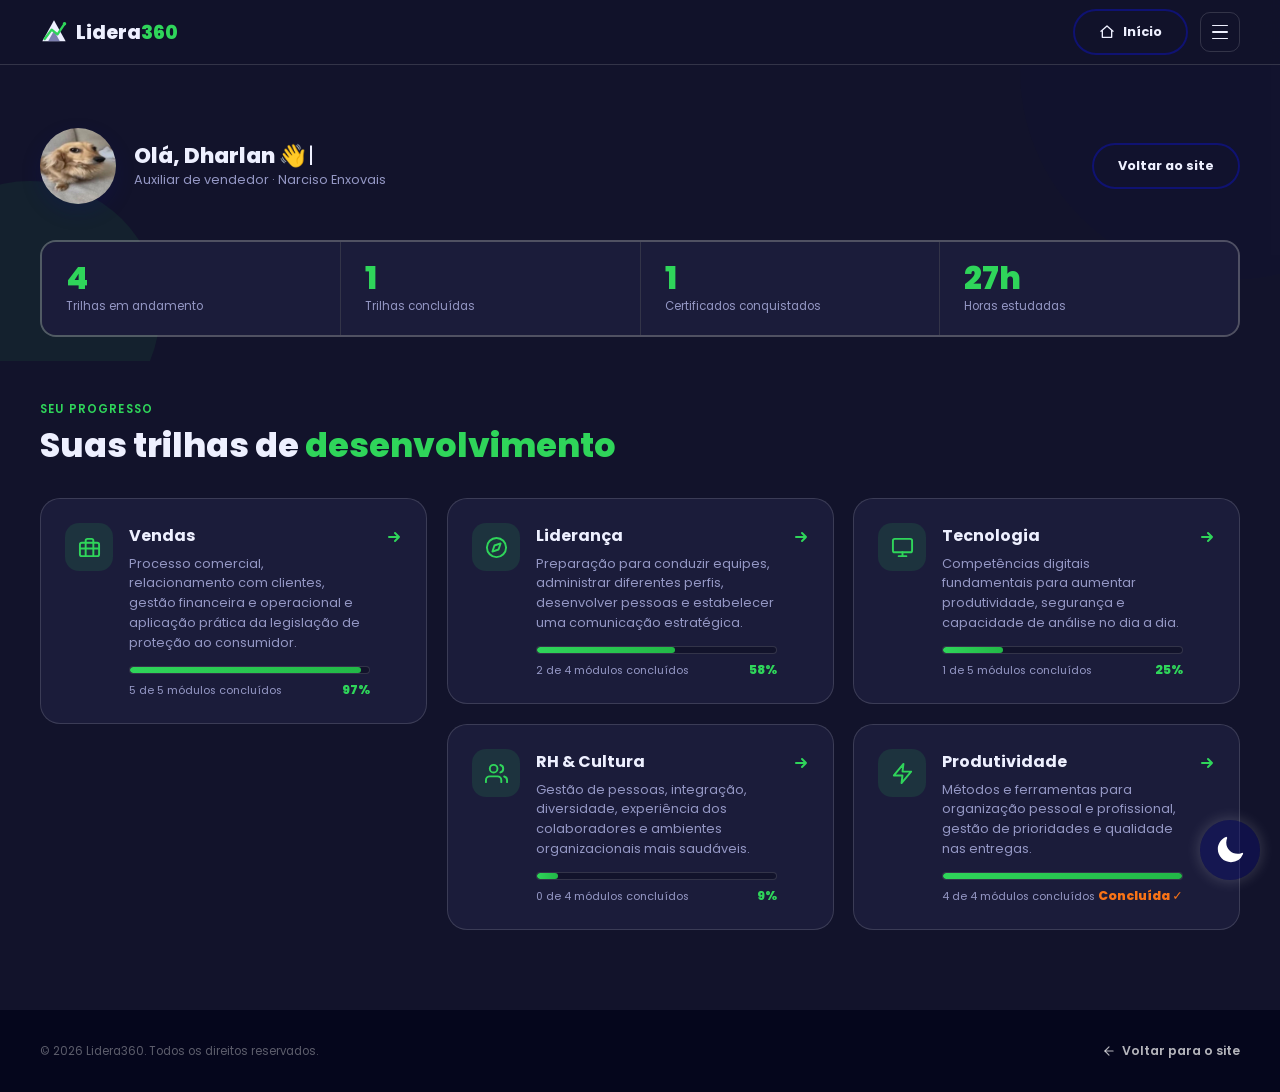
==== dash.html @ e51adb88 "Update dash.html" ====
<!DOCTYPE html>
<html lang="pt-BR" class="theme-dark">
<head>
  <meta charset="UTF-8" />
  <meta name="viewport" content="width=device-width, initial-scale=1.0" />
  <title>Meu Dashboard — Lidera360</title>
  <link rel="preconnect" href="https://fonts.googleapis.com" />
  <link rel="preconnect" href="https://fonts.gstatic.com" crossorigin />
  <link href="https://fonts.googleapis.com/css2?family=Poppins:wght@300;400;500;600;700;800&display=swap" rel="stylesheet" />
  <style>
    /* ── reset ─────────────────────────────────────── */
    *, *::before, *::after { box-sizing: border-box; margin: 0; padding: 0; }
    html { scroll-behavior: smooth; }
    body {
      font-family: 'Poppins', system-ui, sans-serif;
      background: var(--bg);
      color: var(--ink);
      -webkit-font-smoothing: antialiased;
      overflow-x: hidden;
      transition: background-color .35s ease, color .35s ease;
    }
    a { text-decoration: none; color: inherit; }
    button { font-family: 'Poppins', sans-serif; cursor: pointer; }
    img { display: block; }
    ul { list-style: none; }
    ::-webkit-scrollbar { width: 0; }
    ::selection { background: rgba(47,213,90,.3); color: var(--ink); }

    * { -webkit-tap-highlight-color: transparent; tap-highlight-color: transparent; }
    a, button, input, [tabindex] { outline: none; }
    a:focus-visible, button:focus-visible, input:focus-visible, [tabindex]:focus-visible {
      outline: 2px solid var(--green);
      outline-offset: 2px;
    }

    /* ── tokens ────────────────────────────────────── */
    :root {
      --navy:   #0f1272;
      --navyd:  #090b52;
      --green:  #2fd55a;
      --greend: #22b847;
      --orange: #f97316;
      --bg:     #f5f6ff;
      --white:  #ffffff;
      --muted:  #6b7280;
      --border: rgba(15,18,114,.14);
      --ink:    var(--navy);
    }
    html.theme-dark {
      --bg:     #12132b;
      --white:  #1b1c3a;
      --muted:  #9497c4;
      --border: rgba(255,255,255,.14);
      --navyd:  #05061c;
      --ink:    #eef0ff;
    }
    @media (prefers-color-scheme: dark) {
      html.theme-auto {
        --bg:     #12132b;
        --white:  #1b1c3a;
        --muted:  #9497c4;
        --border: rgba(255,255,255,.14);
        --navyd:  #05061c;
        --ink:    #eef0ff;
      }
    }

    /* ── keyframes ─────────────────────────────────── */
    @keyframes fade-in   { from{opacity:0} to{opacity:1} }
    @keyframes fade-out  { from{opacity:1} to{opacity:0} }
    @keyframes menuLinkIn {
      from { opacity:0; transform:translateX(18px); }
      to   { opacity:1; transform:translateX(0); }
    }
    @keyframes dashCardIn {
      from { opacity:0; transform:translateY(10px); }
      to   { opacity:1; transform:translateY(0); }
    }
    @keyframes moduleFadeIn {
      from { opacity:0; transform:translateY(6px); }
      to   { opacity:1; transform:translateY(0); }
    }

    /* ── layout helpers ────────────────────────────── */
    .wrap { max-width: 1280px; margin: 0 auto; padding: 0 2.5rem; }
    @media(max-width:768px){ .wrap{ padding:0 1.25rem; } }
    .hide-mobile { display:none; }
    @media(min-width:769px){ .hide-mobile{ display:flex; } }

    .circle { position:absolute; border-radius:50%; pointer-events:none; }

    /* ── buttons ────────────────────────────────────── */
    .btn-green {
      display:inline-flex; align-items:center; justify-content:center; gap:.5rem;
      padding:.875rem 2rem;
      background:var(--green); color:#fff;
      font-weight:700; font-size:.9rem;
      border:none; border-radius:50px;
      box-shadow:0 4px 20px rgba(47,213,90,.35);
      transition:background .2s;
      cursor:pointer;
    }
    .btn-green:hover { background:var(--greend); }
    .btn-green.full  { width:100%; }

    .btn-outline {
      display:inline-flex; align-items:center; justify-content:center; gap:.5rem;
      padding:.75rem 1.5rem;
      background:transparent; color:var(--ink);
      font-weight:700; font-size:.8rem;
      border:2px solid var(--navy); border-radius:50px;
      transition:background .2s, color .2s;
      cursor:pointer;
    }
    .btn-outline:hover { background:var(--navy); color:#fff; }
    .btn-outline.full { width:100%; }

    /* ── nav ─────────────────────────────────────────── */
    .nav {
      position:fixed; top:0; left:0; right:0; z-index:40;
      background:rgba(255,255,255,.95);
      border-bottom:1px solid var(--border);
      backdrop-filter:blur(12px);
      -webkit-backdrop-filter:blur(12px);
      transition: background-color .35s ease, color .35s ease, border-color .35s ease;
    }
    html.theme-dark .nav { background: rgba(18,19,43,.85); }
    @media (prefers-color-scheme: dark) { html.theme-auto .nav { background: rgba(18,19,43,.85); } }

    .nav-inner { height:4rem; display:flex; align-items:center; justify-content:space-between; }
    .logo { display:flex; align-items:center; gap:.5rem; }
    .logo-text { font-weight:800; font-size:1.2rem; color:var(--ink); }
    .logo-text span { color:var(--green); }
    .logo-mark { flex-shrink:0; }
    html.theme-dark svg [fill="#0f1272"] { fill: var(--ink); }
    html.theme-dark svg [fill="#090b52"] { fill: #4b4f8f; }
    @media (prefers-color-scheme: dark) {
      html.theme-auto svg [fill="#0f1272"] { fill: var(--ink); }
      html.theme-auto svg [fill="#090b52"] { fill: #4b4f8f; }
    }

    .nav-actions { display:flex; align-items:center; gap:.75rem; }

    .hamburger {
      display:flex; flex-direction:column; justify-content:center;
      align-items:center; gap:5px;
      width:40px; height:40px;
      border:1.5px solid var(--border); border-radius:10px;
      background:transparent;
      transition:background .2s, border-color .2s;
      flex-shrink:0;
    }
    .hamburger span {
      display:block; width:16px; height:1.5px;
      background:var(--navy); border-radius:2px;
      transition:transform .25s, opacity .2s, background .2s;
    }
    html.theme-dark .hamburger span { background: var(--ink); }
    html.theme-dark .hamburger { border-color: var(--border); }
    @media (prefers-color-scheme: dark) {
      html.theme-auto .hamburger span { background: var(--ink); }
      html.theme-auto .hamburger { border-color: var(--border); }
    }
    .hamburger.open { background:var(--bg); border-color:var(--green); }
    .hamburger.open span { background:var(--green); }
    .hamburger.open .bar1 { transform:rotate(45deg) translate(4.5px,4.5px); }
    .hamburger.open .bar2 { opacity:0; }
    .hamburger.open .bar3 { transform:rotate(-45deg) translate(4.5px,-4.5px); }

    @media (max-width: 700px) {
      .nav-actions .hide-mobile { display: none !important; }
      .hamburger { display: flex !important; }
    }

    /* ── slide menu ──────────────────────────────────── */
    .menu-backdrop {
      position:fixed; inset:0; z-index:45;
      background:rgba(15, 18, 114, 0.192);
      opacity:0; pointer-events:none;
      transition:opacity .4s ease, backdrop-filter .4s ease, -webkit-backdrop-filter .4s ease;
    }
    .menu-backdrop.open {
      opacity:1; pointer-events:auto;
      backdrop-filter:blur(4px);
      -webkit-backdrop-filter:blur(4px);
    }

    .menu-panel {
      position:fixed; top:0; right:0; bottom:0; z-index:46;
      width:min(360px,88vw);
      background:var(--white);
      border-left:2px solid var(--green);
      transform:translateX(100%);
      opacity:.6;
      transition:transform .45s cubic-bezier(.16,1,.3,1), opacity .35s ease, box-shadow .4s ease,
                 background-color .35s ease, color .35s ease, border-color .35s ease;
      display:flex; flex-direction:column;
      box-shadow:-8px 0 48px rgba(15,18,114,0);
      overflow:hidden;
      will-change:transform;
    }
    .menu-panel.open {
      transform:translateX(0);
      opacity:1;
      box-shadow:-8px 0 48px rgba(15,18,114,.12);
    }
    .menu-panel.closing {
      transition:transform .3s cubic-bezier(.7,0,.84,0), opacity .3s ease, box-shadow .3s ease;
    }

    .menu-header {
      display:flex; align-items:center; justify-content:space-between;
      padding:1.25rem 1.5rem;
      border-bottom:1px solid var(--border);
      position:relative; z-index:1;
    }
    .menu-close {
      width:36px; height:36px; border-radius:50%;
      border:1.5px solid var(--border); background:transparent;
      display:flex; align-items:center; justify-content:center;
      color:var(--ink); transition:border-color .2s;
    }
    .menu-close:hover { border-color:var(--ink); }

    .menu-nav { flex:1; display:flex; flex-direction:column; padding:1.5rem; gap:.25rem; position:relative; z-index:1; }
    .menu-nav a {
      display:flex; align-items:center; justify-content:space-between;
      padding:.875rem 1rem; border-radius:12px;
      transition:background .15s;
      opacity:0;
      animation:menuLinkIn .5s cubic-bezier(.16,1,.3,1) both;
      animation-delay:.1s;
    }
    .menu-panel:not(.open) .menu-nav a { animation:none; opacity:0; }
    .menu-nav a:hover { background:var(--bg); }
    .menu-nav .link-title { font-weight:700; font-size:1rem; color:var(--ink); }
    .menu-nav .link-sub   { font-size:.72rem; color:var(--muted); margin-top:2px; }
    .menu-nav .arrow      { color:var(--green); flex-shrink:0; transition:transform .2s; }
    .menu-nav a:hover .arrow { transform:translateX(4px); }

    .menu-footer {
      padding:1.5rem;
      border-top:1px solid var(--border);
      display:flex; flex-direction:column; gap:.75rem;
      position:relative; z-index:1;
    }
    .menu-note { font-size:.7rem; text-align:center; color:var(--muted); }

    /* ── seções gerais / títulos ──────────────────────── */
    .section-eyebrow { font-size:.72rem; font-weight:600; letter-spacing:.1em; text-transform:uppercase; color:var(--green); margin-bottom:.5rem; }
    .section-title {
      font-size:clamp(1.5rem,3vw,2.1rem);
      font-weight:800; line-height:1.2;
    }
    .section-title .accent { color:var(--green); }
    .section-head { display:flex; flex-wrap:wrap; justify-content:space-between; align-items:flex-end; gap:1rem; margin-bottom:2rem; }

    /* ── dashboard: cabeçalho com perfil ──────────────── */
    .dash-hero { position:relative; overflow:hidden; padding:6.5rem 0 1.5rem; }
    @media(min-width:769px){ .dash-hero{ padding:8rem 0 1.5rem; } }

    .dash-profile { display:flex; align-items:center; gap:1.1rem; flex-wrap:wrap; }
    .dash-avatar {
      width:76px; height:76px; border-radius:50%; flex-shrink:0;
      background:linear-gradient(135deg, var(--green), var(--navy));
      background-size:cover; background-position:center;
      color:#fff; font-weight:800; font-size:1.05rem;
      display:flex; align-items:center; justify-content:center;
      box-shadow:0 8px 20px rgba(15,18,114,.2);
      position:relative; overflow:hidden; cursor:pointer;
    }
    .dash-avatar-overlay {
      position:absolute; inset:0; border-radius:50%;
      display:flex; align-items:center; justify-content:center;
      background:rgba(9,11,82,0); opacity:0;
      transition:opacity .25s ease, background-color .25s ease;
    }
    .dash-avatar:hover .dash-avatar-overlay {
      opacity:1; background:rgba(51, 51, 51, 0.315);
    }
    .dash-avatar-overlay svg { width:22px; height:22px; }
    .dash-greeting { font-size:1.35rem; font-weight:800; line-height:1.2; }
    /* cursor de "digitando" do efeito typing.js na saudação */
    .typing-cursor {
      display:inline-block;
      margin-left:2px;
      color:var(--rgb);
      font-weight:400;
      animation:cursorBlink 1s step-end infinite;
    }
    @keyframes cursorBlink { 0%, 100% { opacity:1; } 50% { opacity:0; } }
    .dash-sub { font-size:.8rem; color:var(--muted); margin-top:2px; }
    .dash-back { margin-left:auto; }

    /* ── faixa de estatísticas (horizontal) ───────────── */
    .stats-bar {
      display:grid; grid-template-columns:1fr 1fr;
      border:2px solid var(--border);
      border-radius:16px; overflow:hidden;
      margin-top:2.25rem;
      gap:1px; background:var(--border);
    }
    @media(min-width:769px){ .stats-bar{ grid-template-columns:repeat(4,1fr); } }
    .stat-cell { background:var(--white); padding:1.25rem 1.5rem; transition:background-color .35s ease; }
    .stat-val  { font-size:clamp(1.4rem,3vw,2rem); font-weight:800; color:var(--green); line-height:1; }
    .stat-lbl  { font-size:.72rem; color:var(--muted); margin-top:4px; }

    /* ── trilhas (cards com abertura via hover no desktop /
       via tap no touch) ──────────────────────────────── */
    .dash-trilhas { position:relative; padding:2.5rem 0 5rem; }

    /* o layout deixou de ser CSS Grid puro: com grid normal, quando um
       card cresce (abre os módulos) ele estica a ALTURA DA LINHA
       inteira, e o card vizinho (mesmo com align-items:start) fica
       parado no topo daquela linha alta, sobrando espaço vazio do
       lado. Isso é a limitação do grid — ele não tem masonry nativo
       com suporte amplo ainda. Por isso o .trilha-grid vira apenas um
       container relative, e os .trilha-card são posicionados via JS
       (função layoutMasonry, no JS abaixo) com position:absolute
       + top/left calculados pra "coluna mais curta" — assim só a
       coluna do card que abriu se reorganiza, as outras ficam paradas. */
    .trilha-grid {
      position:relative;
      width:100%;
    }

    /* overlay de blur de fundo: acende atrás do card em destaque
       (hover no desktop / tap no touch) e borra o restante da tela */
    .trilha-blur-overlay {
      position:fixed; inset:0; z-index:15;
      pointer-events:none;
      opacity:0;
      background:rgba(15,18,114,0);
      backdrop-filter:blur(0px);
      -webkit-backdrop-filter:blur(0px);
      transition:opacity .4s ease, backdrop-filter .4s ease,
                 -webkit-backdrop-filter .4s ease, background-color .4s ease;
    }
    .trilha-blur-overlay.active {
      opacity:1;
      background:rgba(15,18,114,.1);
      backdrop-filter:blur(6px);
      -webkit-backdrop-filter:blur(6px);
    }
    html.theme-dark .trilha-blur-overlay.active { background:rgba(2,3,15,.4); }
    @media (prefers-color-scheme: dark) {
      html.theme-auto .trilha-blur-overlay.active { background:rgba(2,3,15,.4); }
    }

    .trilha-card {
      background:var(--white); border:1.5px solid var(--border);
      border-radius:20px; overflow:hidden;
      /* position:absolute + top/left calculados pelo layoutMasonry() —
         isso é o que permite que só a coluna do card aberto se mova */
      position:absolute;
      top:0; left:0;
      transform-style: preserve-3d;
      will-change: transform, top, left;
      /* o transform do hover é escrito diretamente pelo JS a cada
         evento de mouse — aqui só definimos a transição pra quando o
         JS NÃO estiver mexendo (ex: estado :focus-within pelo teclado)
         e pra suavizar o reflow do masonry (top/left) quando um card
         abre/fecha ou a janela é redimensionada */
      transition:box-shadow .3s ease, border-color .3s ease,
                 background-color .35s ease, transform .5s cubic-bezier(.16,1,.3,1),
                 top .45s cubic-bezier(.16,1,.3,1), left .45s cubic-bezier(.16,1,.3,1);
      opacity:0;
      animation:dashCardIn .5s ease both;
    }

    /* enquanto o JS está animando o tilt via rAF (mousemove ativo),
       tiramos a transição do transform: o próprio loop (lerp) já
       suaviza o movimento, então a "transition" do CSS só ia
       introduzir atraso por cima do que o JS já está calculando */
    .trilha-card.is-tilting {
      transition:box-shadow .3s ease, border-color .3s ease, background-color .35s ease;
    }

    /* estado "aberto": compartilhado por foco de teclado (todos os
       dispositivos), pela classe .is-open (tap em touch) e por
       .is-active (aplicada pelo JS no mouseenter, no desktop) */
    .trilha-card:focus-within,
    .trilha-card.is-open,
    .trilha-card.is-active {
      box-shadow:0 8px 32px rgba(15,18,114,.1);
      border-color:var(--green);
      z-index:20;
    }
    /* fallback só de teclado: sem JS de mousemove rolando, ainda
       precisa "vir pra frente" com transform simples via CSS */
    .trilha-card:focus-within:not(.is-tilting) {
      transform: perspective(900px) translateY(-4px) translateZ(24px) scale(1.015);
    }
    .trilha-card:focus-within .trilha-toggle-arrow,
    .trilha-card.is-open .trilha-toggle-arrow,
    .trilha-card.is-active .trilha-toggle-arrow { transform:rotate(90deg); }
    .trilha-card:focus-within .trilha-modules-wrap,
    .trilha-card.is-open .trilha-modules-wrap,
    .trilha-card.is-active .trilha-modules-wrap { grid-template-rows: 1fr; }
    .trilha-card:focus-within .trilha-module,
    .trilha-card.is-open .trilha-module,
    .trilha-card.is-active .trilha-module {
      animation:moduleFadeIn .28s ease forwards;
      animation-delay:calc(var(--i, 0) * 45ms);
    }

    .trilha-summary {
      cursor:pointer;
      padding:1.5rem;
      display:flex; align-items:flex-start; gap:1rem;
    }

    .trilha-icon {
      width:48px; height:48px; border-radius:14px;
      background:rgba(47,213,90,.12);
      color:var(--green);
      display:flex; align-items:center; justify-content:center;
      flex-shrink:0;
    }
    .trilha-icon svg { width:23px; height:23px; }

    .trilha-info { flex:1; min-width:0; }
    .trilha-name { font-weight:700; font-size:1rem; margin-bottom:.35rem; }
    .trilha-desc { font-size:.8rem; line-height:1.55; color:var(--muted); margin-bottom:.8rem; }

    .trilha-progress-bar {
      width:100%; height:8px; border-radius:50px;
      background:var(--bg); border:1px solid var(--border);
      overflow:hidden;
    }
    .trilha-progress-fill {
      height:100%; border-radius:50px;
      background:linear-gradient(90deg, var(--green), var(--greend));
      transition:width 1s cubic-bezier(.22,.9,.32,1);
      width:0%;
    }
    .trilha-progress-label {
      display:flex; justify-content:space-between; align-items:baseline;
      font-size:.68rem; color:var(--muted); margin-top:.45rem;
    }
    .trilha-progress-pct { font-weight:800; color:var(--green); font-size:.78rem; }
    .trilha-progress-pct.is-complete { color:var(--orange); }

    .trilha-toggle-arrow {
      flex-shrink:0; color:var(--green); margin-top:.35rem;
      transition:transform .35s cubic-bezier(.16,1,.3,1);
    }

    /* truque do grid-template-rows 0fr -> 1fr: anima a altura sem
       precisar calcular o valor exato em JS, e o resultado fica
       bem mais suave que um max-height "chutado" */
    .trilha-modules-wrap {
      display:grid;
      grid-template-rows: 0fr;
      transition: grid-template-rows .45s cubic-bezier(.16,1,.3,1);
    }
    .trilha-modules-inner { overflow:hidden; }

    .trilha-modules {
      padding:0 1.5rem 1.5rem 1.5rem;
      display:flex; flex-direction:column; gap:.5rem;
    }
    .trilha-module {
      display:flex; align-items:center; gap:.65rem;
      padding:.65rem .75rem;
      background:var(--bg); border-radius:10px;
      font-size:.8rem; color:var(--ink);
      transition:background-color .2s;
      opacity:0;
    }
    .trilha-module .module-num {
      width:20px; height:20px; border-radius:50%;
      background:var(--white); border:1.5px solid var(--border);
      display:flex; align-items:center; justify-content:center;
      font-size:.65rem; font-weight:700; color:var(--muted);
      flex-shrink:0;
    }
    .trilha-module.done { background:rgba(47,213,90,.1); }
    .trilha-module.done .module-num {
      background:var(--green); border-color:var(--green); color:#fff;
    }
    .trilha-module.done span:last-child { color:var(--ink); }
    .trilha-module:not(.done) span:last-child { color:var(--muted); }

    /* ── rodapé simples ────────────────────────────────── */
    footer { background:var(--navyd); color:rgba(255,255,255,.55); padding:2rem 0; transition:background-color .35s ease; }
    .footer-inner { display:flex; flex-wrap:wrap; justify-content:space-between; align-items:center; gap:1rem; }
    .footer-copy { font-size:.72rem; color:rgba(255,255,255,.35); }
    .footer-back { font-size:.78rem; font-weight:600; color:rgba(255,255,255,.7); display:inline-flex; align-items:center; gap:.4rem; transition:color .2s; }
    .footer-back:hover { color:#fff; }

    /* ── floating theme-toggle button (injetado por themeSwitch.js) ── */
    .theme-toggle {
      top: auto !important;
      bottom: 20px !important;
      right: 20px !important;
      z-index: 41 !important;
    }
    @media (max-width: 480px) {
      .theme-toggle { width: 48px !important; height: 48px !important; bottom: 16px !important; right: 16px !important; }
      .theme-toggle .sun-icon, .theme-toggle .moon-icon { width: 24px !important; height: 24px !important; }
    }
  </style>
</head>
<body>

<!-- ── Slide menu backdrop ────────────────────────── -->
<div class="menu-backdrop" id="menuBackdrop"></div>

<!-- ── Slide menu panel (igual ao do index, só que com um único
     atalho: voltar para a página inicial) ────────────────────── -->
<div class="menu-panel" id="menuPanel">
  <div class="circle" style="width:200px;height:200px;background:rgba(47,213,90,.07);top:-60px;right:-60px;"></div>
  <div class="circle" style="width:120px;height:120px;background:rgba(249,115,22,.07);bottom:40px;left:-40px;"></div>

  <div class="menu-header">
    <div class="logo">
      <svg class="logo-mark" width="28" height="28" viewBox="0 0 48 48" fill="none">
        <polygon points="24,4 44,40 4,40" fill="#0f1272"/>
        <polygon points="14,40 24,22 34,40" fill="#090b52" opacity=".7"/>
        <polyline points="8,36 20,20 30,28 42,10" stroke="#2fd55a" stroke-width="4" stroke-linecap="round" stroke-linejoin="round" fill="none"/>
        <circle cx="42" cy="10" r="3" fill="#2fd55a"/>
      </svg>
      <span class="logo-text">Lidera<span>360</span></span>
    </div>
    <button class="menu-close" id="menuClose" aria-label="Fechar">
      <svg width="14" height="14" viewBox="0 0 14 14" fill="none">
        <path d="M1 1l12 12M13 1L1 13" stroke="currentColor" stroke-width="1.5" stroke-linecap="round"/>
      </svg>
    </button>
  </div>

  <nav class="menu-nav">
    <a href="index.html">
      <div>
        <p class="link-title">Início</p>
        <p class="link-sub">Voltar para a página inicial</p>
      </div>
      <svg class="arrow" width="16" height="16" viewBox="0 0 16 16" fill="none"><path d="M3 8h10M9 4l4 4-4 4" stroke="currentColor" stroke-width="2" stroke-linecap="round" stroke-linejoin="round"/></svg>
    </a>
  </nav>

  <div class="menu-footer">
    <button class="btn-green full" onclick="window.location='index.html'">
      <svg width="16" height="16" viewBox="0 0 24 24" fill="none" stroke="currentColor" stroke-width="2" stroke-linecap="round" stroke-linejoin="round"><path d="M3 11l9-8 9 8"/><path d="M5 10v10h14V10"/></svg>
      Voltar ao site
    </button>
    <p class="menu-note">Você está no seu Dashboard pessoal</p>
  </div>
</div>

<!-- ── Nav ────────────────────────────────────────── -->
<header class="nav">
  <div class="wrap nav-inner">
    <a href="index.html" class="logo">
      <svg class="logo-mark" width="28" height="28" viewBox="0 0 48 48" fill="none">
        <polygon points="24,4 44,40 4,40" fill="#0f1272"/>
        <polygon points="14,40 24,22 34,40" fill="#090b52" opacity=".7"/>
        <polyline points="8,36 20,20 30,28 42,10" stroke="#2fd55a" stroke-width="4" stroke-linecap="round" stroke-linejoin="round" fill="none"/>
        <circle cx="42" cy="10" r="3" fill="#2fd55a"/>
      </svg>
      <span class="logo-text">Lidera<span>360</span></span>
    </a>

    <div class="nav-actions">
      <a href="index.html" class="btn-outline hide-mobile">
        <svg width="16" height="16" viewBox="0 0 24 24" fill="none" stroke="currentColor" stroke-width="2" stroke-linecap="round" stroke-linejoin="round"><path d="M3 11l9-8 9 8"/><path d="M5 10v10h14V10"/></svg>
        Início
      </a>
      <button class="hamburger" id="hamburger" aria-label="Menu">
        <span class="bar1"></span>
        <span class="bar2"></span>
        <span class="bar3"></span>
      </button>
    </div>
  </div>
</header>

<!-- ── Cabeçalho do dashboard: perfil "logado" ─────── -->
<section class="dash-hero">
  <div class="circle" style="width:420px;height:420px;background:rgba(15,18,114,.04);top:-140px;right:-160px;"></div>
  <div class="circle" style="width:260px;height:260px;background:rgba(47,213,90,.07);bottom:-80px;left:-100px;"></div>

  <div class="wrap" style="position:relative;z-index:1;">
    <div class="dash-profile">
      <div class="dash-avatar" id="dashAvatar" style="background-image:url('/src/img/chorro_avatar.jpg');">
        <span class="dash-avatar-overlay">
          <svg viewBox="0 0 24 24" fill="none" stroke="#fff" stroke-width="2" stroke-linecap="round" stroke-linejoin="round">
            <path d="M20 21v-2a4 4 0 0 0-4-4H8a4 4 0 0 0-4 4v2"/>
            <circle cx="12" cy="7" r="4"/>
          </svg>
        </span>
      </div>
      <div>
        <p class="dash-greeting" id="dashGreeting"><span id="dashGreetingText"></span><span class="typing-cursor" id="dashCursor">|</span></p>
        <p class="dash-sub" id="dashSub">Auxiliar de vendedor · Narciso Enxovais</p>
      </div>
      <a href="index.html" class="btn-outline dash-back hide-mobile">Voltar ao site</a>
    </div>

    <!-- resumo rápido, horizontal -->
    <div class="stats-bar">
      <div class="stat-cell"><p class="stat-val" id="statEmAndamento">0</p><p class="stat-lbl">Trilhas em andamento</p></div>
      <div class="stat-cell"><p class="stat-val" id="statConcluidas">0</p><p class="stat-lbl">Trilhas concluídas</p></div>
      <div class="stat-cell"><p class="stat-val" id="statCertificados">0</p><p class="stat-lbl">Certificados conquistados</p></div>
      <div class="stat-cell"><p class="stat-val" id="statHoras">0h</p><p class="stat-lbl">Horas estudadas</p></div>
    </div>
  </div>
</section>

<!-- overlay de blur de fundo, acende atrás do trilha-card em destaque -->
<div class="trilha-blur-overlay" id="trilhaBlurOverlay"></div>

<!-- ── Trilhas com progresso individual (abre no hover / tap) ── -->
<section class="dash-trilhas">
  <div class="wrap">
    <div class="section-head">
      <div>
        <p class="section-eyebrow">Seu progresso</p>
        <h2 class="section-title">Suas trilhas de <span class="accent">desenvolvimento</span></h2>
      </div>
    </div>

    <div class="trilha-grid" id="trilhaGrid"></div>
  </div>
</section>

<!-- ── Footer simples ────────────────────────────────── -->
<footer>
  <div class="wrap footer-inner">
    <p class="footer-copy">© 2026 Lidera360. Todos os direitos reservados.</p>
    <a href="index.html" class="footer-back">
      <svg width="14" height="14" viewBox="0 0 24 24" fill="none" stroke="currentColor" stroke-width="2" stroke-linecap="round" stroke-linejoin="round"><path d="M19 12H5"/><path d="M12 19l-7-7 7-7"/></svg>
      Voltar para o site
    </a>
  </div>
</footer>

<script>
  /* ── typing effect: escreve só a saudação, cursor fica piscando no
     final (adaptado do typing.js — aqui sem o loop de apagar/trocar
     textos, já que é uma frase fixa só) ─────────────────────────── */
  (function () {
    const GREETING_TEXT = "Olá, Dharlan 👋"
    const el = document.getElementById('dashGreetingText')
    if (!el) return
    let i = 0
    function typeWriter() {
      if (i < GREETING_TEXT.length) {
        el.textContent = GREETING_TEXT.substring(0, i + 1)
        i++
        setTimeout(typeWriter, 90)
      }
      // ao terminar, não faz nada: o cursor (elemento separado, ao lado)
      // continua piscando via CSS pra sempre, como pedido
    }
    typeWriter()
  })()

  /* ── dados: mesmas trilhas/módulos do catálogo no index ─────────── */
  const TRILHAS = [
    {
      id: 'vendas',
      nome: 'Vendas',
      icon: '<svg viewBox="0 0 24 24" fill="none" stroke="currentColor" stroke-width="2" stroke-linecap="round" stroke-linejoin="round"><rect x="2" y="7" width="20" height="14" rx="2"/><path d="M16 21V5a2 2 0 0 0-2-2h-4a2 2 0 0 0-2 2v16"/><path d="M2 13h20"/></svg>',
      desc: 'Processo comercial, relacionamento com clientes, gestão financeira e operacional e aplicação prática da legislação de proteção ao consumidor.',
      modulos: [
        'Técnicas de Negociação',
        'CRM e Funil de Vendas',
        'Controle e Gestão de Estoque',
        'Fluxo de Caixa',
        'CDC: Código de Defesa do Consumidor na Prática',
      ],
    },
    {
      id: 'lideranca',
      nome: 'Liderança',
      icon: '<svg viewBox="0 0 24 24" fill="none" stroke="currentColor" stroke-width="2" stroke-linecap="round" stroke-linejoin="round"><circle cx="12" cy="12" r="10"/><polygon points="16.24 7.76 14.12 14.12 7.76 16.24 9.88 9.88 16.24 7.76"/></svg>',
      desc: 'Preparação para conduzir equipes, administrar diferentes perfis, desenvolver pessoas e estabelecer uma comunicação estratégica.',
      modulos: [
        'Liderança Situacional',
        'Gestão de Equipes Remotas',
        'Feedback e Desenvolvimento',
        'Comunicação Executiva',
      ],
    },
    {
      id: 'tecnologia',
      nome: 'Tecnologia',
      icon: '<svg viewBox="0 0 24 24" fill="none" stroke="currentColor" stroke-width="2" stroke-linecap="round" stroke-linejoin="round"><rect x="2" y="3" width="20" height="14" rx="2"/><line x1="8" y1="21" x2="16" y2="21"/><line x1="12" y1="17" x2="12" y2="21"/></svg>',
      desc: 'Competências digitais fundamentais para aumentar produtividade, segurança e capacidade de análise no dia a dia.',
      modulos: [
        'Excel',
        'Inteligência Artificial no Trabalho',
        'Power BI Essencial',
        'Segurança Digital para Equipes',
        'T.I. Básico',
      ],
    },
    {
      id: 'rh',
      nome: 'RH & Cultura',
      icon: '<svg viewBox="0 0 24 24" fill="none" stroke="currentColor" stroke-width="2" stroke-linecap="round" stroke-linejoin="round"><path d="M17 21v-2a4 4 0 0 0-4-4H5a4 4 0 0 0-4 4v2"/><circle cx="9" cy="7" r="4"/><path d="M23 21v-2a4 4 0 0 0-3-3.87"/><path d="M16 3.13a4 4 0 0 1 0 7.75"/></svg>',
      desc: 'Gestão de pessoas, integração, diversidade, experiência dos colaboradores e ambientes organizacionais mais saudáveis.',
      modulos: [
        'Diversidade e Inclusão',
        'Onboarding Eficaz',
        'Employer Branding',
        'Clima e Engajamento',
      ],
    },
    {
      id: 'produtividade',
      nome: 'Produtividade',
      icon: '<svg viewBox="0 0 24 24" fill="none" stroke="currentColor" stroke-width="2" stroke-linecap="round" stroke-linejoin="round"><polygon points="13 2 3 14 12 14 11 22 21 10 12 10 13 2"/></svg>',
      desc: 'Métodos e ferramentas para organização pessoal e profissional, gestão de prioridades e qualidade nas entregas.',
      modulos: [
        'Gestão de Tempo',
        'Metodologias Ágeis',
        'OKRs na Prática',
        'Deep Work e Foco',
      ],
    },
  ]

  const HORAS_POR_MODULO = 2 // estimativa usada só pra render das horas estudadas

  /* ── gera um progresso "realista": algumas trilhas quase no fim,
     outras no começo, uma ou outra já concluída — em vez de tudo
     uniformemente aleatório (fica mais parecido com uso real) ── */
  function gerarProgresso(index) {
    const perfis = [95, 62, 30, 8, 100] // pontos de partida variados
    const base = perfis[index % perfis.length]
    const variacao = Math.floor(Math.random() * 15) - 7 // +-7
    return Math.max(0, Math.min(100, base + variacao))
  }

  function renderDashboard() {
    const grid = document.getElementById('trilhaGrid')
    if (!grid) return

    let emAndamento = 0
    let concluidas = 0
    let certificados = 0
    let horasTotais = 0

    const html = TRILHAS.map((t, idx) => {
      const progresso = gerarProgresso(idx)
      const totalModulos = t.modulos.length
      const modulosFeitos = Math.min(totalModulos, Math.round((progresso / 100) * totalModulos))
      const horasTrilha = totalModulos * HORAS_POR_MODULO
      const horasFeitas = Math.round((progresso / 100) * horasTrilha)

      horasTotais += horasFeitas
      if (progresso >= 100) { concluidas++; certificados++ }
      else if (progresso > 0) { emAndamento++ }

      const modulosHtml = t.modulos.map((m, i) => {
        const done = i < modulosFeitos
        return `
          <div class="trilha-module ${done ? 'done' : ''}" style="--i:${i}">
            <span class="module-num">${done
              ? '<svg width="11" height="11" viewBox="0 0 16 16" fill="none"><path d="M3 8.5l3 3 7-7" stroke="currentColor" stroke-width="2.2" stroke-linecap="round" stroke-linejoin="round"/></svg>'
              : (i + 1)}</span>
            <span>${m}</span>
          </div>`
      }).join('')

      return `
        <div class="trilha-card" style="animation-delay:${idx * 0.06}s" tabindex="0">
          <div class="trilha-summary">
            <div class="trilha-icon">${t.icon}</div>
            <div class="trilha-info">
              <p class="trilha-name">${t.nome}</p>
              <p class="trilha-desc">${t.desc}</p>
              <div class="trilha-progress-bar">
                <div class="trilha-progress-fill" data-target="${progresso}" style="width:0%"></div>
              </div>
              <div class="trilha-progress-label">
                <span>${modulosFeitos} de ${totalModulos} módulos concluídos</span>
                <span class="trilha-progress-pct ${progresso >= 100 ? 'is-complete' : ''}">${progresso >= 100 ? 'Concluída ✓' : progresso + '%'}</span>
              </div>
            </div>
            <svg class="trilha-toggle-arrow" width="16" height="16" viewBox="0 0 16 16" fill="none">
              <path d="M3 8h10M9 4l4 4-4 4" stroke="currentColor" stroke-width="2" stroke-linecap="round" stroke-linejoin="round"/>
            </svg>
          </div>
          <div class="trilha-modules-wrap">
            <div class="trilha-modules-inner">
              <div class="trilha-modules">${modulosHtml}</div>
            </div>
          </div>
        </div>
      `
    }).join('')

    grid.innerHTML = html

    document.getElementById('statEmAndamento').textContent = emAndamento
    document.getElementById('statConcluidas').textContent = concluidas
    document.getElementById('statCertificados').textContent = certificados
    document.getElementById('statHoras').textContent = horasTotais + 'h'

    // anima as barras de progresso depois de inseridas no DOM
    requestAnimationFrame(() => {
      requestAnimationFrame(() => {
        grid.querySelectorAll('.trilha-progress-fill').forEach(fill => {
          fill.style.width = fill.dataset.target + '%'
        })
      })
    })
  }

  const trilhaGrid  = document.getElementById('trilhaGrid')
  const blurOverlay = document.getElementById('trilhaBlurOverlay')

  renderDashboard()

  /* ── FIX: libera a propriedade "transform"/"opacity" da animação de
     entrada assim que ela termina. Com fill-mode "both", o keyframe
     dashCardIn continua "segurando" opacity:1 e transform:translateY(0)
     na propriedade mesmo depois de acabar. Se a gente só faz
     style.animation = 'none' (sem fixar opacity), o card volta pra
     regra base do CSS (.trilha-card { opacity:0 }) e some da tela —
     foi exatamente esse o bug. Por isso aqui fixamos opacity:1 junto,
     e a partir daí a propriedade "transform" fica livre pro hover
     controlar via inline style. Delegado no trilhaGrid pra funcionar
     em todos os cards, mesmo antes do primeiro hover. ── */
  trilhaGrid.addEventListener('animationend', (e) => {
    if (e.animationName === 'dashCardIn' && e.target.classList.contains('trilha-card')) {
      e.target.style.animation = 'none'
      e.target.style.opacity = '1'
    }
  })

  /* ── MASONRY: cada .trilha-card é posicionado com position:absolute
     (top/left calculados aqui). Em vez de uma linha de grid inteira
     esticar quando um card abre, cada card entra na coluna mais curta
     no momento — então abrir um card só empurra pra baixo o que está
     NA MESMA COLUNA dele, o resto do layout fica parado. ─────────── */
  const MASONRY_MIN_COL_WIDTH = 300  // mesmo valor do antigo minmax(300px, 1fr)
  const MASONRY_GAP = 20             // 1.25rem, mesmo gap do grid antigo

  let masonryRaf = null
  function layoutMasonry() {
    const containerWidth = trilhaGrid.clientWidth
    if (!containerWidth) return

    const columns = Math.max(1, Math.floor((containerWidth + MASONRY_GAP) / (MASONRY_MIN_COL_WIDTH + MASONRY_GAP)))
    const colWidth = (containerWidth - MASONRY_GAP * (columns - 1)) / columns
    const colHeights = new Array(columns).fill(0)

    const cards = trilhaGrid.querySelectorAll(':scope > .trilha-card')
    cards.forEach(card => {
      // acha a coluna mais curta no momento
      let target = 0
      for (let i = 1; i < columns; i++) {
        if (colHeights[i] < colHeights[target]) target = i
      }
      card.style.width = colWidth + 'px'
      card.style.left  = (target * (colWidth + MASONRY_GAP)) + 'px'
      card.style.top   = colHeights[target] + 'px'
      colHeights[target] += card.offsetHeight + MASONRY_GAP
    })

    trilhaGrid.style.height = (Math.max(0, ...colHeights) - MASONRY_GAP) + 'px'
  }

  function requestLayoutMasonry() {
    if (masonryRaf) return
    masonryRaf = requestAnimationFrame(() => {
      masonryRaf = null
      layoutMasonry()
    })
  }

  // layout inicial (síncrono, os cards já estão no DOM depois do innerHTML)
  layoutMasonry()

  // recalcula sempre que a JANELA muda de tamanho (recontagem de colunas)
  window.addEventListener('resize', requestLayoutMasonry)

  // recalcula sempre que a ALTURA de algum card muda — é isso que
  // acontece continuamente durante a transição de abrir/fechar os
  // módulos (grid-template-rows 0fr -> 1fr), então o reflow acompanha
  // suavemente em vez de só "pular" no fim da animação
  const cardResizeObserver = new ResizeObserver(() => requestLayoutMasonry())
  function observeCards() {
    trilhaGrid.querySelectorAll(':scope > .trilha-card').forEach(card => cardResizeObserver.observe(card))
  }
  observeCards()

  /* ── interação dos trilha-card: hover no desktop com tilt 3D que
     segue o mouse (adaptado do seu snippet de referência — sem loop de
     rAF/lerp, escreve o transform direto nos eventos de mouse) e tap
     no touch, ambos acendendo o blur de fundo enquanto o card está em
     destaque. Como os cards são recriados a cada renderDashboard(),
     os listeners ficam presos no trilhaGrid (delegação de evento) em
     vez de em cada card individualmente. ─────────────────────────── */
  const supportsHover = window.matchMedia('(hover: hover) and (pointer: fine)').matches

  if (!supportsHover) {
    // touch: sem hover real, então a abertura + blur acontecem no tap.
    //
    // Antes isso era feito com DOIS listeners de 'click' separados (um no
    // trilhaGrid pra abrir/fechar, outro no document em fase de captura
    // pra fechar-ao-tocar-fora) — e essa divisão é o que causava a
    // inconsistência: dependendo de onde o toque caía, a ordem/õs efeitos
    // colaterais entre os dois podiam divergir e o overlay de blur ficava
    // dessincronizado do estado real do card (ligado nuns casos, não
    // ligado em outros).
    //
    // Agora é UM ÚNICO listener, com o card aberto guardado numa variável
    // JS (não mais "lido" do DOM via querySelector a cada toque). Regra
    // única e definitiva: se existe um card aberto e o toque não foi
    // dentro DELE MESMO, esse toque só fecha — nunca abre outro card,
    // seja lá onde tiver caído (em outro trilha-card ou fora de todos).
    let openCard = null

    function fecharCardAberto() {
      if (!openCard) return
      openCard.classList.remove('is-open')
      if (blurOverlay) blurOverlay.classList.remove('active')
      openCard = null
    }

    function abrirCard(card) {
      openCard = card
      card.classList.add('is-open')
      if (blurOverlay) blurOverlay.classList.add('active')
    }

    document.addEventListener('click', (e) => {
      const summary = e.target.closest('.trilha-summary')
      const tappedCard = summary ? summary.closest('.trilha-card') : null

      if (openCard) {
        fecharCardAberto()
        // se o toque foi no próprio card aberto, era um toggle de fechar
        // — já fechou, não faz mais nada. Se foi em qualquer outro lugar
        // (outro card ou fora), também só fecha: NÃO abre o que foi tocado.
        return
      }

      // nenhum card aberto no momento: um toque num summary abre normalmente
      if (tappedCard) abrirCard(tappedCard)
    })
  } else {
    const INTENSITY = 8      // graus máximos de rotação
    const LIFT_PX    = 5     // sobe 5px ao entrar
    const SCALE      = 1.02  // scale mais sutil que o original (1.05) pra não "tremer" o texto do card

    // "entrou" no card: mouseover só dispara de novo se relatedTarget
    // (de onde o mouse veio) não estava dentro do mesmo card — evita
    // reacionar a cada micro-movimento entre elementos filhos
    trilhaGrid.addEventListener('mouseover', (e) => {
      const card = e.target.closest('.trilha-card')
      if (!card || (e.relatedTarget && card.contains(e.relatedTarget))) return
      card.classList.add('is-active')
      card.style.transition = 'transform .3s ease, box-shadow .3s ease, border-color .3s ease, background-color .35s ease'
      card.style.boxShadow = '0 15px 30px rgba(15,18,114,.18), 0 0 15px rgba(47,213,90,.25)'
      card.style.transform = `perspective(1000px) translateY(-${LIFT_PX}px) scale3d(${SCALE}, ${SCALE}, ${SCALE})`
      if (blurOverlay) blurOverlay.classList.add('active')
    })

    // movimento do mouse dentro do card: recalcula o tilt a cada frame de mousemove
    trilhaGrid.addEventListener('mousemove', (e) => {
      const card = e.target.closest('.trilha-card')
      if (!card) return
      const rect = card.getBoundingClientRect()
      const x = e.clientX - rect.left
      const y = e.clientY - rect.top
      const centerX = rect.width / 2
      const centerY = rect.height / 2
      const offsetX = (x - centerX) / centerX
      const offsetY = (y - centerY) / centerY

      card.style.transition = 'transform .1s ease' // transição mais rápida durante o movimento
      card.style.transform = `
        perspective(1000px)
        translateY(-${LIFT_PX}px)
        rotateX(${(offsetY * INTENSITY).toFixed(2)}deg)
        rotateY(${(offsetX * INTENSITY).toFixed(2)}deg)
        scale3d(${SCALE}, ${SCALE}, ${SCALE})
      `
    })

    // "saiu" do card: mesma lógica de relatedTarget, pro lado contrário
    trilhaGrid.addEventListener('mouseout', (e) => {
      const card = e.target.closest('.trilha-card')
      if (!card || (e.relatedTarget && card.contains(e.relatedTarget))) return
      card.classList.remove('is-active')
      card.style.transition = 'transform .5s ease, box-shadow .3s ease, border-color .3s ease, background-color .35s ease'
      card.style.boxShadow = ''
      card.style.transform = 'perspective(1000px) translateY(0) rotateX(0deg) rotateY(0deg) scale3d(1, 1, 1)'
      if (blurOverlay) blurOverlay.classList.remove('active')
    })
  }

  /* ── menu (mesmo mecanismo do index, só que com 1 item) ─────────── */
  const hamburger    = document.getElementById('hamburger')
  const menuBackdrop = document.getElementById('menuBackdrop')
  const menuPanel    = document.getElementById('menuPanel')
  const menuClose    = document.getElementById('menuClose')

  function openMenu() {
    clearTimeout(menuPanel._closeTimer)
    menuPanel.classList.remove('closing')
    hamburger.classList.add('open')
    menuBackdrop.classList.add('open')
    menuPanel.classList.add('open')
    document.body.style.overflow = 'hidden'
  }
  function closeMenu() {
    hamburger.classList.remove('open')
    menuBackdrop.classList.remove('open')
    menuPanel.classList.add('closing')
    menuPanel.classList.remove('open')
    document.body.style.overflow = ''
    clearTimeout(menuPanel._closeTimer)
    menuPanel._closeTimer = setTimeout(() => menuPanel.classList.remove('closing'), 320)
  }

  hamburger.addEventListener('click', () => menuPanel.classList.contains('open') ? closeMenu() : openMenu())
  menuBackdrop.addEventListener('click', closeMenu)
  menuClose.addEventListener('click', closeMenu)
</script>
<script src="themeSwitch.js"></script>
</body>
</html>
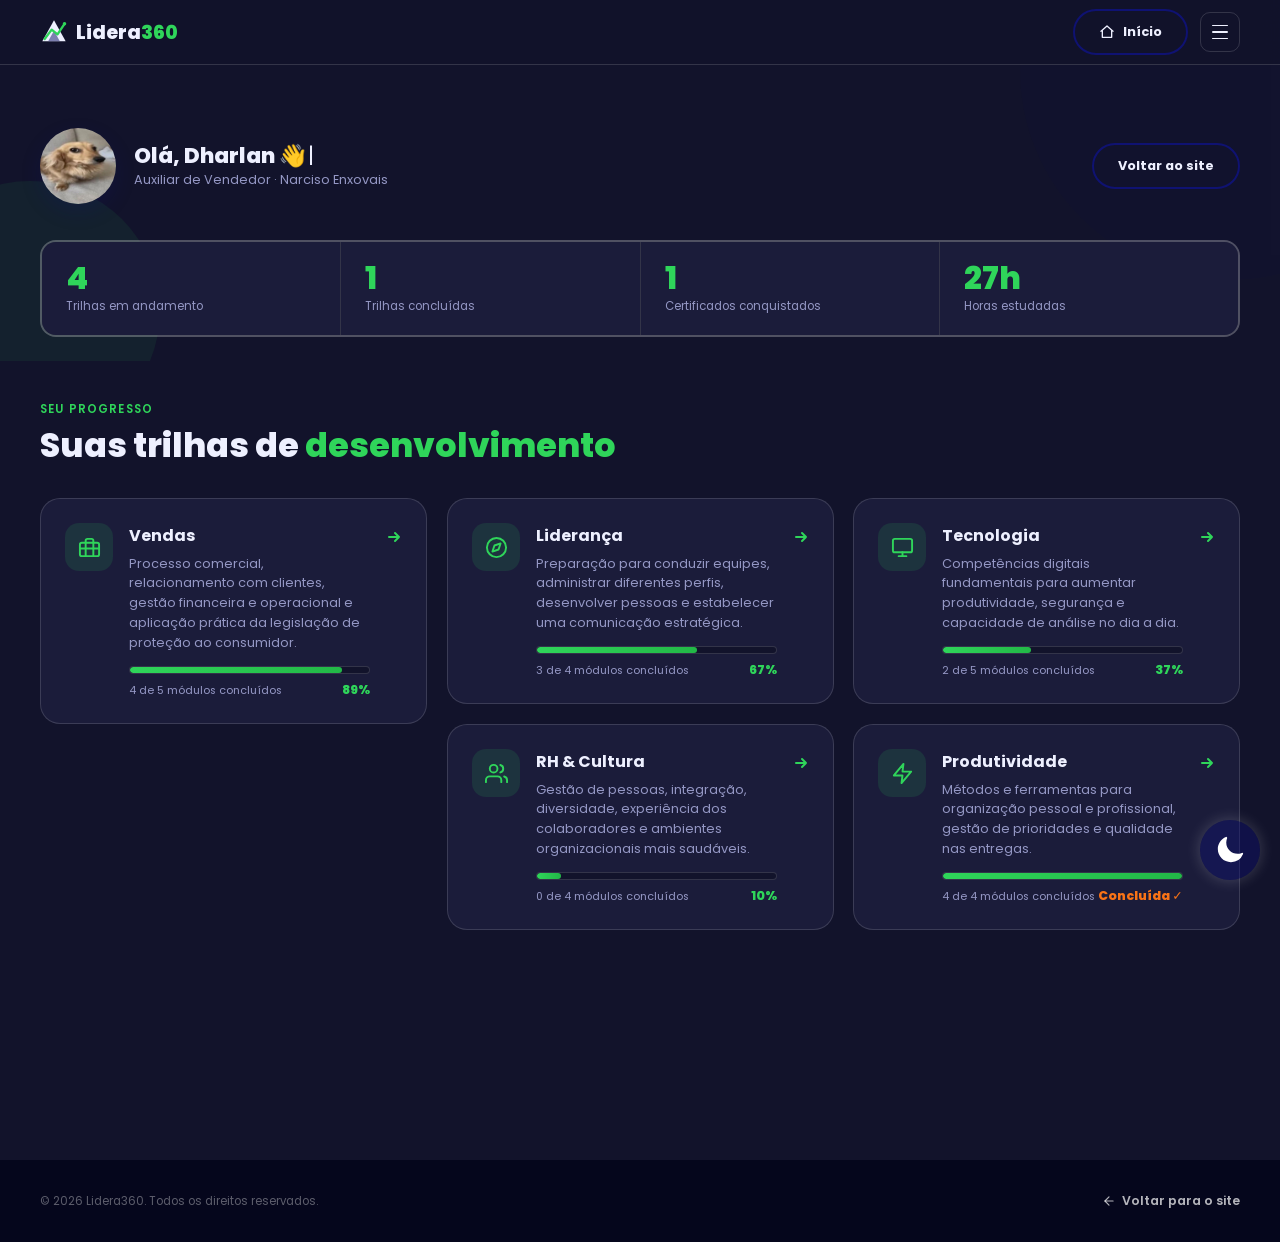
==== commit 032cc836: "icons" ====
--- a/dash.html
+++ b/dash.html
@@ -593,7 +593,7 @@
       </div>
       <div>
         <p class="dash-greeting" id="dashGreeting"><span id="dashGreetingText"></span><span class="typing-cursor" id="dashCursor">|</span></p>
-        <p class="dash-sub" id="dashSub">Auxiliar de vendedor · Narciso Enxovais</p>
+        <p class="dash-sub" id="dashSub">Auxiliar de Vendedor · Narciso Enxovais</p>
       </div>
       <a href="index.html" class="btn-outline dash-back hide-mobile">Voltar ao site</a>
     </div>
@@ -624,7 +624,12 @@
     <div class="trilha-grid" id="trilhaGrid"></div>
   </div>
 </section>
-
+<br>
+<br>
+<br>
+<br>
+<br>
+<br>
 <!-- ── Footer simples ────────────────────────────────── -->
 <footer>
   <div class="wrap footer-inner">
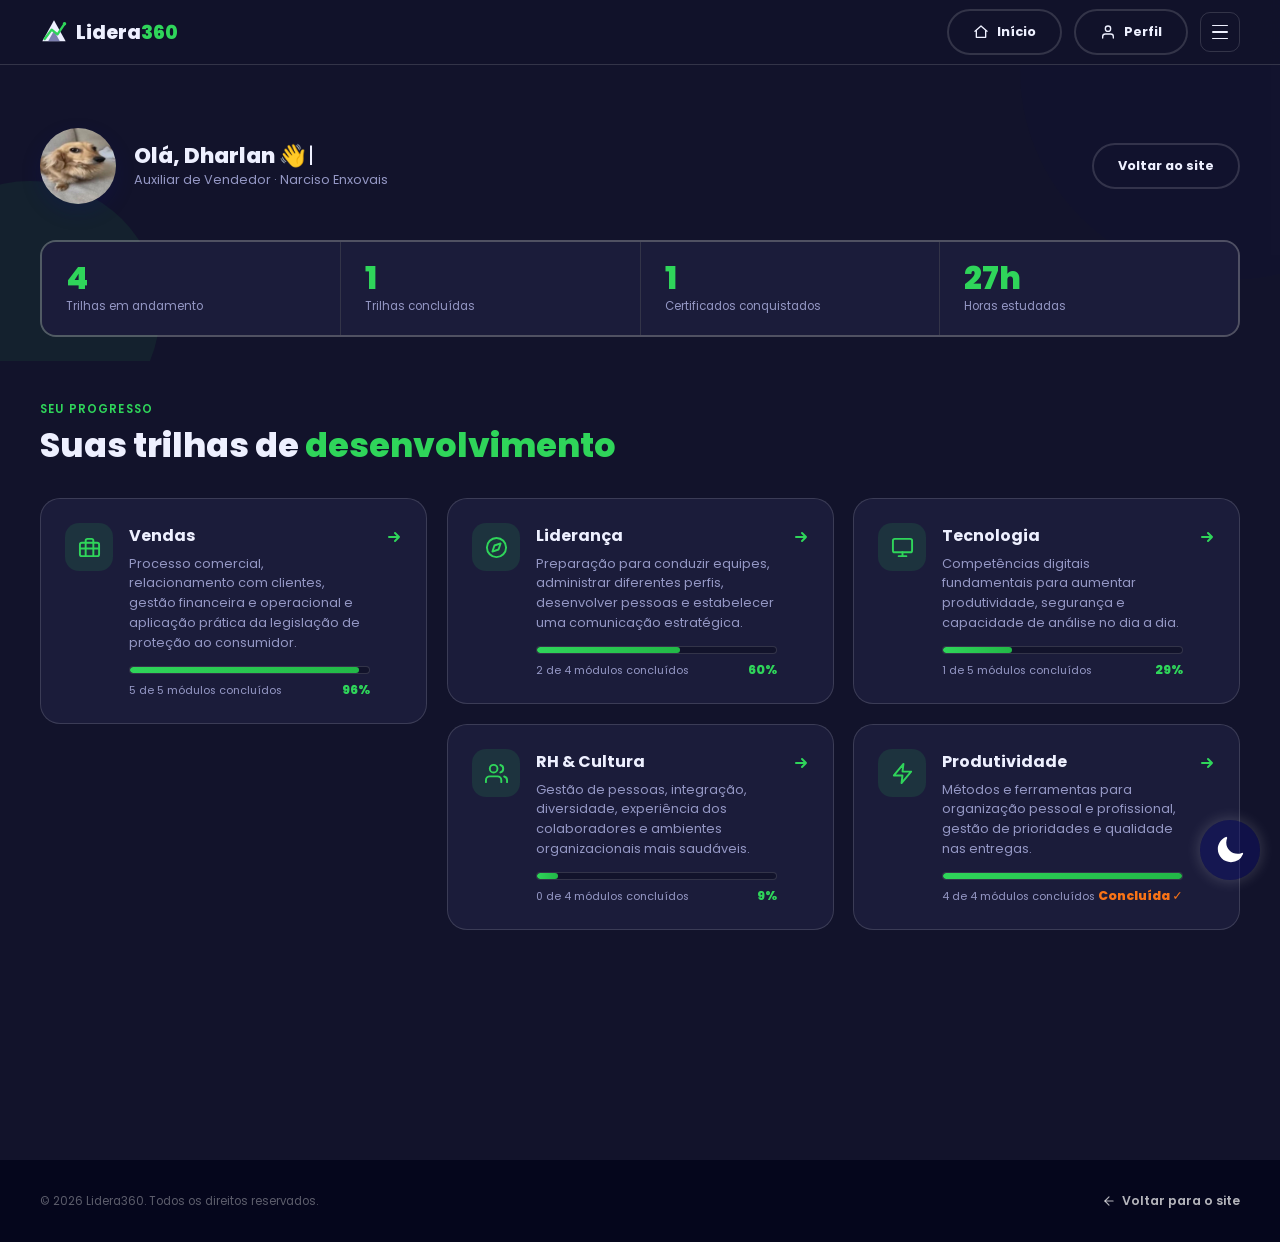
==== commit a0184ab9: "dash curso" ====
--- a/dash.html
+++ b/dash.html
@@ -24,7 +24,9 @@
     img { display: block; }
     ul { list-style: none; }
     ::-webkit-scrollbar { width: 0; }
-    ::selection { background: rgba(47,213,90,.3); color: var(--ink); }
+    /* ::selection nativa comentada — efeito de "marca-texto" via JS (ver script no fim do body) */
+    /* ::selection { background: rgba(47,213,90,.3); color: var(--ink); } */
+    ::selection { background: transparent; }
 
     * { -webkit-tap-highlight-color: transparent; tap-highlight-color: transparent; }
     a, button, input, [tabindex] { outline: none; }
@@ -109,10 +111,13 @@
       background:transparent; color:var(--ink);
       font-weight:700; font-size:.8rem;
       border:2px solid var(--navy); border-radius:50px;
-      transition:background .2s, color .2s;
+      transition:background .2s, color .2s, border-color .2s, transform .15s;
       cursor:pointer;
     }
-    .btn-outline:hover { background:var(--navy); color:#fff; }
+    html.theme-dark .btn-outline { border-color:var(--border); }
+    @media (prefers-color-scheme: dark) { html.theme-auto .btn-outline { border-color:var(--border); } }
+    .btn-outline:hover { background:var(--navy); color:#fff; border-color:var(--navy); }
+    .btn-outline:active { transform:scale(.96); }
     .btn-outline.full { width:100%; }
 
     /* ── nav ─────────────────────────────────────────── */
@@ -538,6 +543,13 @@
       </div>
       <svg class="arrow" width="16" height="16" viewBox="0 0 16 16" fill="none"><path d="M3 8h10M9 4l4 4-4 4" stroke="currentColor" stroke-width="2" stroke-linecap="round" stroke-linejoin="round"/></svg>
     </a>
+    <a href="perfil.html">
+      <div>
+        <p class="link-title">Perfil</p>
+        <p class="link-sub">Seus dados e certificados</p>
+      </div>
+      <svg class="arrow" width="16" height="16" viewBox="0 0 16 16" fill="none"><path d="M3 8h10M9 4l4 4-4 4" stroke="currentColor" stroke-width="2" stroke-linecap="round" stroke-linejoin="round"/></svg>
+    </a>
   </nav>
 
   <div class="menu-footer">
@@ -566,6 +578,10 @@
       <a href="index.html" class="btn-outline hide-mobile">
         <svg width="16" height="16" viewBox="0 0 24 24" fill="none" stroke="currentColor" stroke-width="2" stroke-linecap="round" stroke-linejoin="round"><path d="M3 11l9-8 9 8"/><path d="M5 10v10h14V10"/></svg>
         Início
+      </a>
+      <a href="perfil.html" class="btn-outline hide-mobile">
+        <svg width="16" height="16" viewBox="0 0 24 24" fill="none" stroke="currentColor" stroke-width="2" stroke-linecap="round" stroke-linejoin="round"><path d="M20 21v-2a4 4 0 0 0-4-4H8a4 4 0 0 0-4 4v2"/><circle cx="12" cy="7" r="4"/></svg>
+        Perfil
       </a>
       <button class="hamburger" id="hamburger" aria-label="Menu">
         <span class="bar1"></span>
@@ -1029,7 +1045,93 @@
   hamburger.addEventListener('click', () => menuPanel.classList.contains('open') ? closeMenu() : openMenu())
   menuBackdrop.addEventListener('click', closeMenu)
   menuClose.addEventListener('click', closeMenu)
+
+  /* ── seleção de texto estilo "marca-texto" ─────────────────────────
+     A ::selection nativa foi trocada por transparent lá em cima — quem
+     pinta agora é este script. Ele lê a seleção REAL do navegador
+     (Ctrl+C continua funcionando normal, isso aqui é só visual por
+     cima) e desenha um traço verde atrás do texto, com um pequeno
+     atraso proposital antes de "pintar" e uma transição de
+     scaleX(0) → scaleX(1) da esquerda pra direita, simulando o traço
+     de uma caneta marca-texto.
+     Pra reverter: apague este bloco inteiro e descomente a
+     ::selection original lá em cima. ──────────────────────────────── */
+  ;(function () {
+    const prefersReducedMotion = window.matchMedia('(prefers-reduced-motion: reduce)').matches
+    if (prefersReducedMotion) return
+
+    const PAINT_DELAY = 40 // ms de atraso proposital antes do traço aparecer
+    const STROKE_STAGGER = 25 // ms entre cada linha, quando a seleção quebra em várias linhas
+
+    const layer = document.createElement('div')
+    layer.id = 'selectionInkLayer'
+    // z-index:5 — acima do conteúdo normal, mas abaixo do nav/menu/modal
+    layer.style.cssText = 'position:fixed; inset:0; pointer-events:none; z-index:5;'
+    document.body.appendChild(layer)
+
+    let marks = []
+    let paintTimer = null
+
+    function clearMarks() {
+      marks.forEach(m => m.remove())
+      marks = []
+    }
+
+    function paintSelection() {
+      clearMarks()
+      const sel = window.getSelection()
+      if (!sel || sel.isCollapsed || sel.rangeCount === 0) return
+      const range = sel.getRangeAt(0)
+      const rects = Array.from(range.getClientRects()).filter(r => r.width > 2 && r.height > 2)
+
+      rects.forEach((r, i) => {
+        const mark = document.createElement('span')
+        mark.style.cssText = `
+          position:fixed;
+          left:${r.left}px;
+          top:${r.top}px;
+          width:${r.width}px;
+          height:${r.height}px;
+          background:rgba(47,213,90,.38);
+          mix-blend-mode:multiply;
+          border-radius:2px;
+          transform-origin:left center;
+          transform:scaleX(0);
+          transition:transform .3s cubic-bezier(.16,1,.3,1);
+          transition-delay:${i * STROKE_STAGGER}ms;
+        `
+        layer.appendChild(mark)
+        marks.push(mark)
+      })
+
+      requestAnimationFrame(() => {
+        marks.forEach(m => { m.style.transform = 'scaleX(1)' })
+      })
+    }
+
+    document.addEventListener('mouseup', () => {
+      clearTimeout(paintTimer)
+      paintTimer = setTimeout(paintSelection, PAINT_DELAY)
+    })
+
+    document.addEventListener('keyup', (e) => {
+      if (!e.shiftKey && e.key !== 'a') return
+      clearTimeout(paintTimer)
+      paintTimer = setTimeout(paintSelection, PAINT_DELAY)
+    })
+
+    document.addEventListener('selectionchange', () => {
+      const sel = window.getSelection()
+      if (!sel || sel.isCollapsed) {
+        clearTimeout(paintTimer)
+        clearMarks()
+      }
+    })
+
+    window.addEventListener('scroll', clearMarks, true)
+    window.addEventListener('resize', clearMarks)
+  })()
 </script>
 <script src="themeSwitch.js"></script>
 </body>
-</html>+</html>
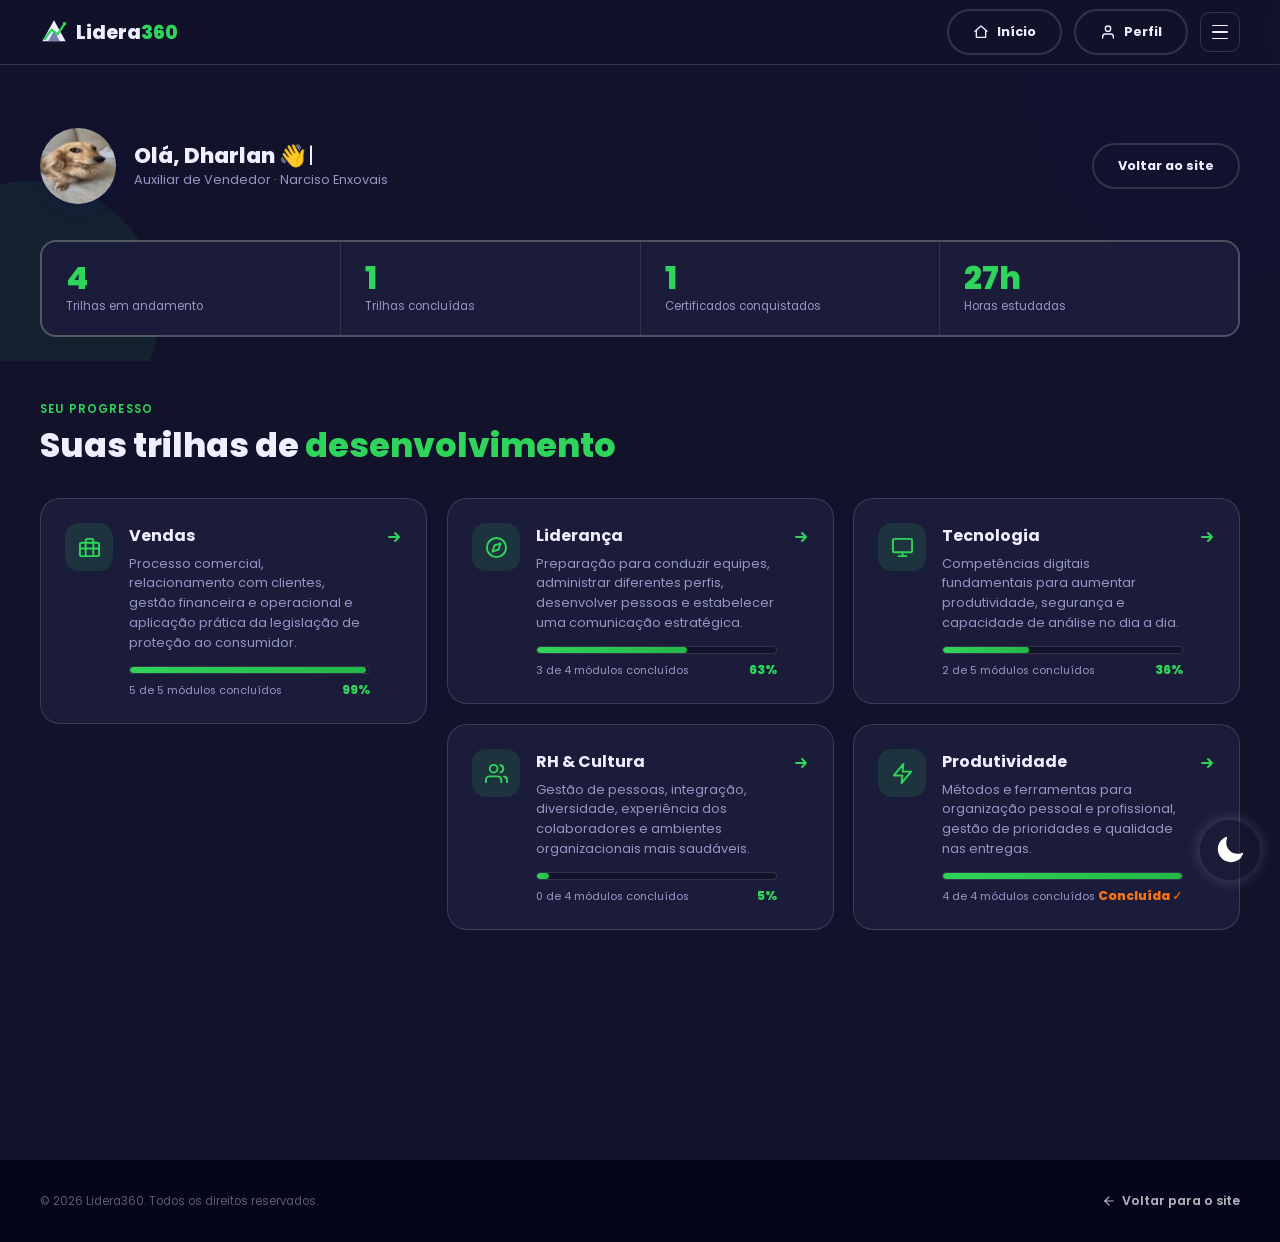
==== commit 6462eebb: "mds do ceu preciso dormir" ====
--- a/dash.html
+++ b/dash.html
@@ -132,10 +132,44 @@
     html.theme-dark .nav { background: rgba(18,19,43,.85); }
     @media (prefers-color-scheme: dark) { html.theme-auto .nav { background: rgba(18,19,43,.85); } }
 
-    .nav-inner { height:4rem; display:flex; align-items:center; justify-content:space-between; }
+    .nav-inner {
+      height:4rem; display:flex; align-items:center; justify-content:space-between;
+      transition: height .5s cubic-bezier(.4,0,.2,1), padding .5s cubic-bezier(.4,0,.2,1), max-width .5s cubic-bezier(.4,0,.2,1);
+    }
+    /* estado "compacto": ativado via JS no scroll down —
+       desktop: a nav fica mais fina e o conteúdo vai pras pontas.
+       mobile: a nav fica mais "gorda" (mais alta) e o "Lidera" some do logo. */
+    @media (min-width: 701px) {
+      .nav.nav-compact .nav-inner {
+        height:3.2rem;
+        max-width:100% !important;
+        padding-left:1.25rem !important;
+        padding-right:1.25rem !important;
+      }
+    }
+    @media (max-width: 700px) {
+      .nav.nav-compact .nav-inner { height:4.15rem; }
+    }
+
     .logo { display:flex; align-items:center; gap:.5rem; }
-    .logo-text { font-weight:800; font-size:1.2rem; color:var(--ink); }
+    .logo-text {
+      display:inline-flex; align-items:baseline;
+      font-weight:800; font-size:1.2rem; color:var(--ink);
+    }
     .logo-text span { color:var(--green); }
+    /* "Lidera" nunca fica verde — sempre na cor do texto (branco/ink) */
+    .logo-text .logo-text-l { color:var(--ink); }
+    /* "Lidera" some suavemente no scroll down (só mobile), deixando só o "360" */
+    .logo-text-l {
+      display:inline-block; overflow:hidden; white-space:nowrap;
+      max-width:80px; opacity:1;
+      transition: max-width .45s cubic-bezier(.4,0,.2,1), opacity .3s ease;
+    }
+    @media (max-width: 700px) {
+      .nav.nav-compact .logo-text-l { max-width:0; opacity:0; }
+      /* quando "Lidera" some, o "360" assume o lugar dele e fica branco (não mais verde) */
+      .nav.nav-compact .logo-text-n { color:var(--ink); transition: color .3s ease; }
+    }
     .logo-mark { flex-shrink:0; }
     html.theme-dark svg [fill="#0f1272"] { fill: var(--ink); }
     html.theme-dark svg [fill="#090b52"] { fill: #4b4f8f; }
@@ -144,7 +178,22 @@
       html.theme-auto svg [fill="#090b52"] { fill: #4b4f8f; }
     }
 
-    .nav-actions { display:flex; align-items:center; gap:.75rem; }
+    .nav-actions { display:flex; align-items:center; gap:.75rem; transition: gap .5s cubic-bezier(.4,0,.2,1); }
+    @media (min-width: 701px) { .nav.nav-compact .nav-actions { gap:0; } }
+
+    /* grupo colapsável: Início + Perfil somem juntos, suave, no scroll down —
+       só resta o botão de menu (hamburguer) */
+    .nav-links-group {
+      display:flex; align-items:center; gap:.75rem;
+      max-width:400px; opacity:1;
+      overflow:hidden;
+      transition: max-width .45s cubic-bezier(.4,0,.2,1), opacity .3s ease, margin .45s cubic-bezier(.4,0,.2,1);
+    }
+    @media (min-width: 701px) {
+      .nav.nav-compact .nav-links-group {
+        max-width:0; opacity:0; margin:0; pointer-events:none;
+      }
+    }
 
     .hamburger {
       display:flex; flex-direction:column; justify-content:center;
@@ -197,6 +246,7 @@
       border-left:2px solid var(--green);
       transform:translateX(100%);
       opacity:.6;
+      /* mesma suavidade (mais lenta) aplicada tanto na abertura quanto no fechamento */
       transition:transform .45s cubic-bezier(.16,1,.3,1), opacity .35s ease, box-shadow .4s ease,
                  background-color .35s ease, color .35s ease, border-color .35s ease;
       display:flex; flex-direction:column;
@@ -208,9 +258,6 @@
       transform:translateX(0);
       opacity:1;
       box-shadow:-8px 0 48px rgba(15,18,114,.12);
-    }
-    .menu-panel.closing {
-      transition:transform .3s cubic-bezier(.7,0,.84,0), opacity .3s ease, box-shadow .3s ease;
     }
 
     .menu-header {
@@ -553,10 +600,10 @@
   </nav>
 
   <div class="menu-footer">
-    <button class="btn-green full" onclick="window.location='index.html'">
+    <!-- <button class="btn-green full" onclick="window.location='index.html'">
       <svg width="16" height="16" viewBox="0 0 24 24" fill="none" stroke="currentColor" stroke-width="2" stroke-linecap="round" stroke-linejoin="round"><path d="M3 11l9-8 9 8"/><path d="M5 10v10h14V10"/></svg>
       Voltar ao site
-    </button>
+    </button> -->
     <p class="menu-note">Você está no seu Dashboard pessoal</p>
   </div>
 </div>
@@ -571,18 +618,20 @@
         <polyline points="8,36 20,20 30,28 42,10" stroke="#2fd55a" stroke-width="4" stroke-linecap="round" stroke-linejoin="round" fill="none"/>
         <circle cx="42" cy="10" r="3" fill="#2fd55a"/>
       </svg>
-      <span class="logo-text">Lidera<span>360</span></span>
+      <span class="logo-text"><span class="logo-text-l">Lidera</span><span class="logo-text-n">360</span></span>
     </a>
 
     <div class="nav-actions">
-      <a href="index.html" class="btn-outline hide-mobile">
-        <svg width="16" height="16" viewBox="0 0 24 24" fill="none" stroke="currentColor" stroke-width="2" stroke-linecap="round" stroke-linejoin="round"><path d="M3 11l9-8 9 8"/><path d="M5 10v10h14V10"/></svg>
-        Início
-      </a>
-      <a href="perfil.html" class="btn-outline hide-mobile">
-        <svg width="16" height="16" viewBox="0 0 24 24" fill="none" stroke="currentColor" stroke-width="2" stroke-linecap="round" stroke-linejoin="round"><path d="M20 21v-2a4 4 0 0 0-4-4H8a4 4 0 0 0-4 4v2"/><circle cx="12" cy="7" r="4"/></svg>
-        Perfil
-      </a>
+      <div class="nav-links-group">
+        <a href="index.html" class="btn-outline hide-mobile">
+          <svg width="16" height="16" viewBox="0 0 24 24" fill="none" stroke="currentColor" stroke-width="2" stroke-linecap="round" stroke-linejoin="round"><path d="M3 11l9-8 9 8"/><path d="M5 10v10h14V10"/></svg>
+          Início
+        </a>
+        <a href="perfil.html" class="btn-outline hide-mobile">
+          <svg width="16" height="16" viewBox="0 0 24 24" fill="none" stroke="currentColor" stroke-width="2" stroke-linecap="round" stroke-linejoin="round"><path d="M20 21v-2a4 4 0 0 0-4-4H8a4 4 0 0 0-4 4v2"/><circle cx="12" cy="7" r="4"/></svg>
+          Perfil
+        </a>
+      </div>
       <button class="hamburger" id="hamburger" aria-label="Menu">
         <span class="bar1"></span>
         <span class="bar2"></span>
@@ -1018,6 +1067,21 @@
     })
   }
 
+  /* ── nav compacta no scroll down (desktop e mobile, efeitos diferentes) ── */
+  const navEl = document.querySelector('.nav')
+  let navTicking = false
+
+  function updateNavCompact() {
+    navTicking = false
+    navEl.classList.toggle('nav-compact', window.scrollY > 60)
+  }
+  window.addEventListener('scroll', () => {
+    if (navTicking) return
+    navTicking = true
+    requestAnimationFrame(updateNavCompact)
+  }, { passive: true })
+  updateNavCompact()
+
   /* ── menu (mesmo mecanismo do index, só que com 1 item) ─────────── */
   const hamburger    = document.getElementById('hamburger')
   const menuBackdrop = document.getElementById('menuBackdrop')
@@ -1039,7 +1103,7 @@
     menuPanel.classList.remove('open')
     document.body.style.overflow = ''
     clearTimeout(menuPanel._closeTimer)
-    menuPanel._closeTimer = setTimeout(() => menuPanel.classList.remove('closing'), 320)
+    menuPanel._closeTimer = setTimeout(() => menuPanel.classList.remove('closing'), 450)
   }
 
   hamburger.addEventListener('click', () => menuPanel.classList.contains('open') ? closeMenu() : openMenu())
@@ -1134,4 +1198,4 @@
 </script>
 <script src="themeSwitch.js"></script>
 </body>
-</html>
+</html>
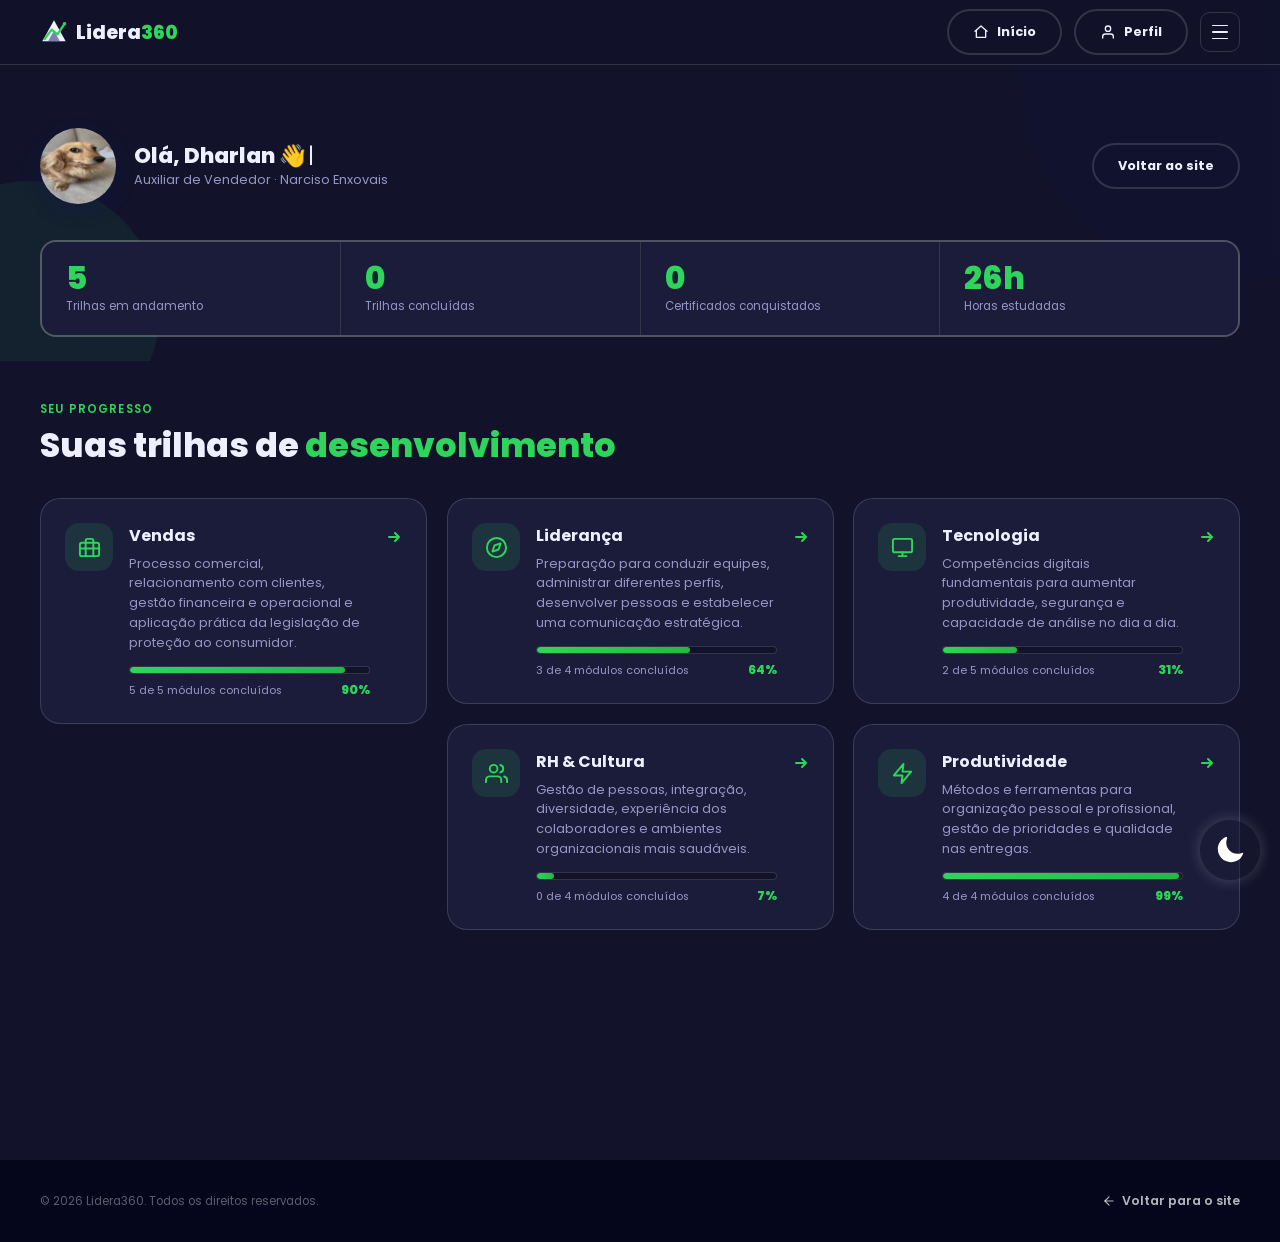
==== commit c4050345: "curso trilha updt" ====
--- a/dash.html
+++ b/dash.html
@@ -531,8 +531,34 @@
     .trilha-module.done .module-num {
       background:var(--green); border-color:var(--green); color:#fff;
     }
-    .trilha-module.done span:last-child { color:var(--ink); }
-    .trilha-module:not(.done) span:last-child { color:var(--muted); }
+    .trilha-module.done .module-text { color:var(--ink); }
+    .trilha-module:not(.done) .module-text { color:var(--muted); }
+
+    /* módulo agora é clicável: abre o conteúdo real daquela trilha
+       (modal com vídeo + principais conteúdos). A setinha verde fica
+       escondida e só aparece (piscando) no hover, pra deixar claro que
+       dá pra abrir aquele módulo especificamente. */
+    .trilha-module {
+      cursor:pointer;
+      -webkit-tap-highlight-color: transparent;
+    }
+    .trilha-module .module-text { flex:1; min-width:0; }
+    .trilha-module:hover { background:rgba(47,213,90,.14); }
+    .trilha-module.done:hover { background:rgba(47,213,90,.18); }
+    .trilha-module:focus-visible { outline:2px solid var(--green); outline-offset:2px; }
+
+    .module-open-arrow {
+      flex-shrink:0; color:var(--green);
+      display:flex; align-items:center; justify-content:center;
+      opacity:0; transform:translateX(-4px);
+      transition:opacity .2s ease, transform .2s ease;
+    }
+    .trilha-module:hover .module-open-arrow,
+    .trilha-module:focus-visible .module-open-arrow {
+      opacity:1; transform:translateX(0);
+      animation:arrowBlink 1.1s ease-in-out infinite;
+    }
+    @keyframes arrowBlink { 0%,100%{ opacity:1; } 50%{ opacity:.3; } }
 
     /* ── rodapé simples ────────────────────────────────── */
     footer { background:var(--navyd); color:rgba(255,255,255,.55); padding:2rem 0; transition:background-color .35s ease; }
@@ -540,6 +566,116 @@
     .footer-copy { font-size:.72rem; color:rgba(255,255,255,.35); }
     .footer-back { font-size:.78rem; font-weight:600; color:rgba(255,255,255,.7); display:inline-flex; align-items:center; gap:.4rem; transition:color .2s; }
     .footer-back:hover { color:#fff; }
+
+    /* ── modal de conteúdo do módulo (abre ao clicar num item de
+       trilha-module dentro do card) — reaproveita o mesmo padrão do
+       modal de login (modal-wrap/modal-box), só que maior e com
+       scroll interno, já que o conteúdo (vídeo + lista) é mais alto ── */
+    .modal-wrap {
+      position:fixed; inset:0; z-index:50;
+      display:flex; align-items:center; justify-content:center;
+      padding:1rem;
+      background:rgba(15,18,114,.35);
+      backdrop-filter:blur(8px);
+      -webkit-backdrop-filter:blur(8px);
+    }
+    .modal-wrap.entering { animation:fade-in .25s ease; }
+    .modal-wrap.leaving  { animation:fade-out .25s ease forwards; }
+
+    .modal-box {
+      width:100%; max-width:22rem;
+      background:var(--white); border-radius:24px;
+      padding:2.5rem 2rem;
+      position:relative;
+      box-shadow:0 24px 64px rgba(15,18,114,.2);
+      overflow:hidden;
+      border:2px solid var(--border);
+    }
+    .modal-box.entering { animation:modal-in  .3s  cubic-bezier(.34,1.56,.64,1) both; }
+    .modal-box.leaving  { animation:modal-out .22s cubic-bezier(.4,0,1,1)       forwards; }
+
+    .modal-close {
+      position:absolute; top:1rem; right:1.25rem; z-index:2;
+      font-size:1.2rem; line-height:1;
+      color:#9ca3af; background:none; border:none;
+      transition:color .2s;
+    }
+    .modal-close:hover { color:var(--ink); }
+
+    .module-modal-box {
+      max-width:640px;
+      max-height:88vh; overflow-y:auto;
+      padding:0 0 2rem;
+    }
+    /* pop-up ao abrir / pop-down (o inverso) ao fechar — mais "vivo"
+       que o modal-in/modal-out genérico usado no modal de login */
+    @keyframes modulePopIn {
+      0%   { opacity:0; transform:scale(.72) translateY(36px); }
+      100% { opacity:1; transform:scale(1) translateY(0); }
+    }
+    @keyframes modulePopOut {
+      0%   { opacity:1; transform:scale(1) translateY(0); }
+      30%  { transform:scale(1.03) translateY(-4px); }
+      100% { opacity:0; transform:scale(.7) translateY(36px); }
+    }
+    .module-modal-box.entering { animation:modulePopIn  .38s cubic-bezier(.34,1.56,.64,1) both; }
+    .module-modal-box.leaving  { animation:modulePopOut .24s cubic-bezier(.4,0,1,1)       forwards; }
+    .module-modal-box .modal-close {
+      top:.85rem; right:.85rem;
+      width:32px; height:32px; border-radius:50%;
+      background:rgba(9,11,82,.45); color:#fff;
+      display:flex; align-items:center; justify-content:center;
+      backdrop-filter:blur(4px);
+    }
+    .module-modal-box .modal-close:hover { background:rgba(9,11,82,.65); color:#fff; }
+
+    /* div de vídeo — só o placeholder por enquanto, com o ícone de
+       play/pause centralizado. Fica acima de todo o texto do módulo. */
+    .module-video-placeholder {
+      width:100%; aspect-ratio:16/9;
+      background:linear-gradient(135deg, var(--navy), var(--navyd));
+      border-radius:24px 24px 0 0;
+      display:flex; align-items:center; justify-content:center;
+      position:relative; overflow:hidden;
+      margin-bottom:1.75rem;
+    }
+    .module-video-placeholder::before,
+    .module-video-placeholder::after {
+      content:''; position:absolute; border-radius:50%; pointer-events:none;
+    }
+    .module-video-placeholder::before { width:180px; height:180px; background:rgba(47,213,90,.12); top:-60px; right:-40px; }
+    .module-video-placeholder::after  { width:130px; height:130px; background:rgba(255,255,255,.05); bottom:-50px; left:-30px; }
+
+    .module-video-toggle {
+      width:64px; height:64px; border-radius:50%;
+      background:rgba(255,255,255,.14);
+      border:2px solid rgba(255,255,255,.55);
+      backdrop-filter:blur(4px); -webkit-backdrop-filter:blur(4px);
+      display:flex; align-items:center; justify-content:center;
+      color:#fff; position:relative; z-index:1;
+      transition:background .2s ease, transform .15s ease, border-color .2s ease;
+    }
+    .module-video-toggle:hover  { background:rgba(255,255,255,.24); border-color:#fff; }
+    .module-video-toggle:active { transform:scale(.92); }
+    .module-video-toggle svg { width:24px; height:24px; }
+    .module-video-toggle .icon-pause { display:none; }
+    .module-video-toggle.is-playing .icon-play  { display:none; }
+    .module-video-toggle.is-playing .icon-pause { display:block; }
+
+    .module-modal-inner { padding:0 2rem; }
+    .module-modal-eyebrow { font-size:.72rem; font-weight:700; letter-spacing:.08em; text-transform:uppercase; color:var(--green); margin-bottom:.4rem; }
+    .module-modal-title { font-size:1.4rem; font-weight:800; line-height:1.25; margin-bottom:.35rem; }
+    .module-modal-sub { font-size:.8rem; color:var(--muted); margin-bottom:1.5rem; }
+
+    .module-modal-label { font-size:.75rem; font-weight:700; text-transform:uppercase; letter-spacing:.06em; color:var(--ink); margin-bottom:.9rem; }
+    .module-content-list { display:flex; flex-direction:column; gap:.55rem; }
+    .module-content-item { display:flex; align-items:flex-start; gap:.65rem; font-size:.85rem; line-height:1.5; color:var(--ink); }
+    .module-content-item .item-dot {
+      width:20px; height:20px; border-radius:50%; margin-top:1px;
+      background:rgba(47,213,90,.12); color:var(--green);
+      display:flex; align-items:center; justify-content:center; flex-shrink:0;
+    }
+    .module-content-item .item-dot svg { width:10px; height:10px; }
 
     /* ── floating theme-toggle button (injetado por themeSwitch.js) ── */
     .theme-toggle {
@@ -706,6 +842,32 @@
   </div>
 </footer>
 
+<!-- ── Modal de conteúdo do módulo ─────────────────────
+     Abre ao clicar num módulo dentro de qualquer trilha-card.
+     O vídeo ainda é só um placeholder (div + ícone play/pause central);
+     o conteúdo (principais tópicos) vem do objeto TRILHAS no JS. ── -->
+<div class="modal-wrap module-modal-wrap" id="moduleModal" style="display:none">
+  <div class="modal-box module-modal-box" id="moduleModalBox">
+    <button class="modal-close" id="moduleModalClose" aria-label="Fechar">✕</button>
+
+    <div class="module-video-placeholder">
+      <button class="module-video-toggle" id="moduleVideoToggle" aria-label="Reproduzir vídeo">
+        <svg class="icon-play" viewBox="0 0 24 24" fill="currentColor"><path d="M8 5v14l11-7z"/></svg>
+        <svg class="icon-pause" viewBox="0 0 24 24" fill="currentColor"><path d="M6 5h4v14H6zM14 5h4v14h-4z"/></svg>
+      </button>
+    </div>
+
+    <div class="module-modal-inner">
+      <p class="module-modal-eyebrow" id="moduleModalEyebrow">Trilha</p>
+      <h2 class="module-modal-title" id="moduleModalTitle">Módulo</h2>
+      <p class="module-modal-sub" id="moduleModalSub"></p>
+
+      <p class="module-modal-label">Principais conteúdos</p>
+      <div class="module-content-list" id="moduleContentList"></div>
+    </div>
+  </div>
+</div>
+
 <script>
   /* ── typing effect: escreve só a saudação, cursor fica piscando no
      final (adaptado do typing.js — aqui sem o loop de apagar/trocar
@@ -727,7 +889,10 @@
     typeWriter()
   })()
 
-  /* ── dados: mesmas trilhas/módulos do catálogo no index ─────────── */
+  /* ── dados: mesmas trilhas/módulos do catálogo no index. Cada módulo
+     agora carrega também os "principais conteúdos" (do documento do
+     projeto), usados para preencher o modal que abre ao clicar no
+     módulo dentro do card. ────────────────────────────────────────── */
   const TRILHAS = [
     {
       id: 'vendas',
@@ -735,11 +900,66 @@
       icon: '<svg viewBox="0 0 24 24" fill="none" stroke="currentColor" stroke-width="2" stroke-linecap="round" stroke-linejoin="round"><rect x="2" y="7" width="20" height="14" rx="2"/><path d="M16 21V5a2 2 0 0 0-2-2h-4a2 2 0 0 0-2 2v16"/><path d="M2 13h20"/></svg>',
       desc: 'Processo comercial, relacionamento com clientes, gestão financeira e operacional e aplicação prática da legislação de proteção ao consumidor.',
       modulos: [
-        'Técnicas de Negociação',
-        'CRM e Funil de Vendas',
-        'Controle e Gestão de Estoque',
-        'Fluxo de Caixa',
-        'CDC: Código de Defesa do Consumidor na Prática',
+        { nome: 'Técnicas de Negociação', conteudos: [
+          'Conceitos e fundamentos da negociação',
+          'Preparação e planejamento de negociações',
+          'Identificação de interesses e necessidades',
+          'Técnicas de persuasão e argumentação',
+          'Comunicação durante a negociação',
+          'Identificação e tratamento de objeções',
+          'Estratégias para alcançar acordos',
+          'Negociação ganha-ganha',
+          'Erros comuns durante uma negociação',
+          'Técnicas de fechamento',
+        ]},
+        { nome: 'CRM e Funil de Vendas', conteudos: [
+          'Conceito e importância do CRM',
+          'Cadastro e organização de clientes',
+          'Jornada de compra',
+          'Etapas do funil de vendas',
+          'Prospecção e qualificação de leads',
+          'Acompanhamento de oportunidades',
+          'Gestão do relacionamento com clientes',
+          'Taxas de conversão',
+          'Pós-venda e fidelização',
+          'Indicadores de desempenho comercial',
+        ]},
+        { nome: 'Controle e Gestão de Estoque', conteudos: [
+          'Conceitos básicos de estoque',
+          'Entrada e saída de mercadorias',
+          'Organização e identificação de produtos',
+          'Inventário',
+          'Controle de perdas e avarias',
+          'Estoque mínimo e máximo',
+          'Giro de estoque',
+          'Curva ABC',
+          'Reposição de mercadorias',
+          'Indicadores de estoque',
+        ]},
+        { nome: 'Fluxo de Caixa', conteudos: [
+          'Conceito de fluxo de caixa',
+          'Entradas e saídas financeiras',
+          'Contas a pagar e a receber',
+          'Organização financeira',
+          'Previsão de receitas e despesas',
+          'Controle do saldo',
+          'Identificação de períodos de maior ou menor movimentação',
+          'Planejamento financeiro',
+          'Análise de resultados',
+          'Utilização de planilhas para controle financeiro',
+        ]},
+        { nome: 'CDC: Código de Defesa do Consumidor na Prática', conteudos: [
+          'Conceitos fundamentais do CDC',
+          'Direitos básicos do consumidor',
+          'Deveres dos fornecedores',
+          'Oferta e publicidade',
+          'Práticas abusivas',
+          'Direito de arrependimento',
+          'Trocas, devoluções e garantias',
+          'Cobrança e atendimento ao consumidor',
+          'Responsabilidade do fornecedor',
+          'Aplicação do CDC em situações reais de atendimento',
+        ]},
       ],
     },
     {
@@ -748,10 +968,54 @@
       icon: '<svg viewBox="0 0 24 24" fill="none" stroke="currentColor" stroke-width="2" stroke-linecap="round" stroke-linejoin="round"><circle cx="12" cy="12" r="10"/><polygon points="16.24 7.76 14.12 14.12 7.76 16.24 9.88 9.88 16.24 7.76"/></svg>',
       desc: 'Preparação para conduzir equipes, administrar diferentes perfis, desenvolver pessoas e estabelecer uma comunicação estratégica.',
       modulos: [
-        'Liderança Situacional',
-        'Gestão de Equipes Remotas',
-        'Feedback e Desenvolvimento',
-        'Comunicação Executiva',
+        { nome: 'Liderança Situacional', conteudos: [
+          'Conceitos de liderança',
+          'Liderança situacional',
+          'Estilos de liderança',
+          'Níveis de maturidade profissional',
+          'Delegação de atividades',
+          'Tomada de decisões',
+          'Gestão de conflitos',
+          'Desenvolvimento de colaboradores',
+          'Flexibilidade na liderança',
+          'Liderança orientada a resultados',
+        ]},
+        { nome: 'Gestão de Equipes Remotas', conteudos: [
+          'Características do trabalho remoto',
+          'Organização de equipes distribuídas',
+          'Comunicação digital',
+          'Gestão de tarefas e entregas',
+          'Reuniões virtuais eficientes',
+          'Acompanhamento de desempenho',
+          'Construção de confiança',
+          'Engajamento de equipes remotas',
+          'Gestão de conflitos à distância',
+          'Boas práticas para trabalho híbrido',
+        ]},
+        { nome: 'Feedback e Desenvolvimento', conteudos: [
+          'Conceito e importância do feedback',
+          'Feedback positivo e construtivo',
+          'Como dar e receber feedback',
+          'Comunicação assertiva',
+          'Identificação de pontos fortes e oportunidades de melhoria',
+          'Planos de desenvolvimento individual',
+          'Acompanhamento de evolução',
+          'Gestão de desempenho',
+          'Feedback contínuo',
+          'Cultura de desenvolvimento',
+        ]},
+        { nome: 'Comunicação Executiva', conteudos: [
+          'Comunicação estratégica',
+          'Comunicação verbal e não verbal',
+          'Comunicação assertiva',
+          'Oratória profissional',
+          'Apresentações executivas',
+          'Comunicação em reuniões',
+          'Construção de argumentos',
+          'Comunicação escrita corporativa',
+          'Gestão de conflitos na comunicação',
+          'Postura e linguagem profissional',
+        ]},
       ],
     },
     {
@@ -760,11 +1024,66 @@
       icon: '<svg viewBox="0 0 24 24" fill="none" stroke="currentColor" stroke-width="2" stroke-linecap="round" stroke-linejoin="round"><rect x="2" y="3" width="20" height="14" rx="2"/><line x1="8" y1="21" x2="16" y2="21"/><line x1="12" y1="17" x2="12" y2="21"/></svg>',
       desc: 'Competências digitais fundamentais para aumentar produtividade, segurança e capacidade de análise no dia a dia.',
       modulos: [
-        'Excel',
-        'Inteligência Artificial no Trabalho',
-        'Power BI Essencial',
-        'Segurança Digital para Equipes',
-        'T.I. Básico',
+        { nome: 'Excel', conteudos: [
+          'Interface e funcionalidades básicas',
+          'Criação e formatação de planilhas',
+          'Fórmulas e funções',
+          'Classificação e filtros',
+          'Tabelas',
+          'Gráficos',
+          'Formatação condicional',
+          'Funções essenciais para o trabalho',
+          'Organização de dados',
+          'Aplicações práticas do Excel',
+        ]},
+        { nome: 'Inteligência Artificial no Trabalho', conteudos: [
+          'Conceitos fundamentais de IA',
+          'IA generativa',
+          'Utilização responsável da IA',
+          'Engenharia de prompts',
+          'Automação de tarefas',
+          'Produção e revisão de textos',
+          'Organização de informações',
+          'Análise e geração de ideias',
+          'IA aplicada à produtividade',
+          'Ética, privacidade e limitações da IA',
+        ]},
+        { nome: 'Power BI Essencial', conteudos: [
+          'Conceitos de Business Intelligence',
+          'Interface do Power BI',
+          'Importação de dados',
+          'Tratamento e organização de informações',
+          'Criação de gráficos e indicadores',
+          'Dashboards',
+          'Filtros e segmentações',
+          'Relatórios interativos',
+          'Análise de indicadores',
+          'Visualização de dados para tomada de decisões',
+        ]},
+        { nome: 'Segurança Digital para Equipes', conteudos: [
+          'Fundamentos da segurança digital',
+          'Senhas seguras',
+          'Autenticação em dois fatores',
+          'Phishing e engenharia social',
+          'Golpes digitais',
+          'Segurança de e-mails',
+          'Proteção de dispositivos',
+          'Cuidados com arquivos e links',
+          'Proteção de dados',
+          'Boas práticas de segurança no ambiente corporativo',
+        ]},
+        { nome: 'T.I. Básico', conteudos: [
+          'Conceitos básicos de hardware e software',
+          'Sistemas operacionais',
+          'Arquivos e pastas',
+          'Periféricos',
+          'Internet e redes',
+          'E-mail corporativo',
+          'Armazenamento em nuvem',
+          'Ferramentas digitais de trabalho',
+          'Solução de problemas básicos',
+          'Boas práticas de utilização dos recursos tecnológicos',
+        ]},
       ],
     },
     {
@@ -773,10 +1092,54 @@
       icon: '<svg viewBox="0 0 24 24" fill="none" stroke="currentColor" stroke-width="2" stroke-linecap="round" stroke-linejoin="round"><path d="M17 21v-2a4 4 0 0 0-4-4H5a4 4 0 0 0-4 4v2"/><circle cx="9" cy="7" r="4"/><path d="M23 21v-2a4 4 0 0 0-3-3.87"/><path d="M16 3.13a4 4 0 0 1 0 7.75"/></svg>',
       desc: 'Gestão de pessoas, integração, diversidade, experiência dos colaboradores e ambientes organizacionais mais saudáveis.',
       modulos: [
-        'Diversidade e Inclusão',
-        'Onboarding Eficaz',
-        'Employer Branding',
-        'Clima e Engajamento',
+        { nome: 'Diversidade e Inclusão', conteudos: [
+          'Conceitos de diversidade e inclusão',
+          'Respeito às diferenças',
+          'Equidade',
+          'Preconceitos e vieses inconscientes',
+          'Inclusão no ambiente de trabalho',
+          'Comunicação inclusiva',
+          'Acessibilidade',
+          'Combate à discriminação',
+          'Políticas de diversidade',
+          'Construção de ambientes inclusivos',
+        ]},
+        { nome: 'Onboarding Eficaz', conteudos: [
+          'Conceito de onboarding',
+          'Preparação para a chegada do colaborador',
+          'Apresentação da empresa e da cultura',
+          'Integração com a equipe',
+          'Comunicação de processos e responsabilidades',
+          'Treinamento inicial',
+          'Acompanhamento durante os primeiros meses',
+          'Experiência do novo colaborador',
+          'Indicadores de onboarding',
+          'Estratégias para aumentar a retenção',
+        ]},
+        { nome: 'Employer Branding', conteudos: [
+          'Conceito de Employer Branding',
+          'Marca empregadora',
+          'Proposta de valor ao colaborador',
+          'Experiência do funcionário',
+          'Atração de talentos',
+          'Retenção de profissionais',
+          'Comunicação da cultura organizacional',
+          'Reputação da empresa',
+          'Redes sociais e marca empregadora',
+          'Estratégias de fortalecimento da imagem institucional',
+        ]},
+        { nome: 'Clima e Engajamento', conteudos: [
+          'Conceito de clima organizacional',
+          'Engajamento profissional',
+          'Pesquisa de clima',
+          'Comunicação interna',
+          'Motivação',
+          'Reconhecimento profissional',
+          'Relacionamento entre equipes',
+          'Identificação de problemas organizacionais',
+          'Indicadores de clima e engajamento',
+          'Ações de melhoria',
+        ]},
       ],
     },
     {
@@ -785,10 +1148,54 @@
       icon: '<svg viewBox="0 0 24 24" fill="none" stroke="currentColor" stroke-width="2" stroke-linecap="round" stroke-linejoin="round"><polygon points="13 2 3 14 12 14 11 22 21 10 12 10 13 2"/></svg>',
       desc: 'Métodos e ferramentas para organização pessoal e profissional, gestão de prioridades e qualidade nas entregas.',
       modulos: [
-        'Gestão de Tempo',
-        'Metodologias Ágeis',
-        'OKRs na Prática',
-        'Deep Work e Foco',
+        { nome: 'Gestão de Tempo', conteudos: [
+          'Conceitos de gestão do tempo',
+          'Organização da rotina',
+          'Definição de prioridades',
+          'Planejamento diário e semanal',
+          'Matriz de prioridades',
+          'Identificação de desperdícios de tempo',
+          'Delegação',
+          'Gestão de prazos',
+          'Planejamento de tarefas',
+          'Equilíbrio entre produtividade e descanso',
+        ]},
+        { nome: 'Metodologias Ágeis', conteudos: [
+          'Conceitos de agilidade',
+          'Manifesto Ágil',
+          'Scrum',
+          'Kanban',
+          'Organização de tarefas',
+          'Sprints',
+          'Priorização',
+          'Reuniões de acompanhamento',
+          'Melhoria contínua',
+          'Aplicação de metodologias ágeis no ambiente profissional',
+        ]},
+        { nome: 'OKRs na Prática', conteudos: [
+          'Conceito de OKRs',
+          'Objetivos e resultados-chave',
+          'Definição de objetivos',
+          'Construção de Key Results',
+          'Indicadores e métricas',
+          'Alinhamento entre equipes',
+          'Acompanhamento de resultados',
+          'Revisão e atualização de metas',
+          'Erros comuns na implementação',
+          'Aplicação prática de OKRs',
+        ]},
+        { nome: 'Deep Work e Foco', conteudos: [
+          'Conceito de Deep Work',
+          'Concentração e foco',
+          'Identificação de distrações',
+          'Gestão de notificações',
+          'Organização do ambiente de trabalho',
+          'Técnicas de concentração',
+          'Planejamento de períodos de foco',
+          'Gestão de interrupções',
+          'Redução da multitarefa',
+          'Construção de hábitos produtivos',
+        ]},
       ],
     },
   ]
@@ -828,11 +1235,14 @@
       const modulosHtml = t.modulos.map((m, i) => {
         const done = i < modulosFeitos
         return `
-          <div class="trilha-module ${done ? 'done' : ''}" style="--i:${i}">
+          <div class="trilha-module ${done ? 'done' : ''}" style="--i:${i}" data-trilha-idx="${idx}" data-modulo-idx="${i}" role="button" tabindex="0" aria-label="Abrir módulo ${m.nome}">
             <span class="module-num">${done
               ? '<svg width="11" height="11" viewBox="0 0 16 16" fill="none"><path d="M3 8.5l3 3 7-7" stroke="currentColor" stroke-width="2.2" stroke-linecap="round" stroke-linejoin="round"/></svg>'
               : (i + 1)}</span>
-            <span>${m}</span>
+            <span class="module-text">${m.nome}</span>
+            <span class="module-open-arrow" aria-hidden="true">
+              <svg width="16" height="16" viewBox="0 0 16 16" fill="none"><path d="M3 8h10M9 4l4 4-4 4" stroke="currentColor" stroke-width="2" stroke-linecap="round" stroke-linejoin="round"/></svg>
+            </span>
           </div>`
       }).join('')
 
@@ -1067,6 +1477,91 @@
     })
   }
 
+  /* ── modal de conteúdo do módulo: clicar em qualquer .trilha-module
+     (dentro de qualquer trilha-card) abre o modal com os "principais
+     conteúdos" daquele módulo específico, puxados do objeto TRILHAS.
+     Delegado no trilhaGrid, então funciona pros 5 cards igual. ────── */
+  ;(function () {
+    const moduleModal      = document.getElementById('moduleModal')
+    const moduleModalBox   = document.getElementById('moduleModalBox')
+    const moduleModalClose = document.getElementById('moduleModalClose')
+    const moduleModalEyebrow = document.getElementById('moduleModalEyebrow')
+    const moduleModalTitle   = document.getElementById('moduleModalTitle')
+    const moduleModalSub     = document.getElementById('moduleModalSub')
+    const moduleContentList  = document.getElementById('moduleContentList')
+    const moduleVideoToggle  = document.getElementById('moduleVideoToggle')
+    if (!moduleModal || !trilhaGrid) return
+
+    function openModuleModal(trilhaIdx, moduloIdx) {
+      const trilha = TRILHAS[trilhaIdx]
+      const modulo = trilha && trilha.modulos[moduloIdx]
+      if (!trilha || !modulo) return
+
+      moduleModalEyebrow.textContent = `Trilha de ${trilha.nome}`
+      moduleModalTitle.textContent   = modulo.nome
+      moduleModalSub.textContent     = `Módulo ${moduloIdx + 1} de ${trilha.modulos.length}`
+      moduleContentList.innerHTML = modulo.conteudos.map(c => `
+        <div class="module-content-item">
+          <span class="item-dot"><svg viewBox="0 0 16 16" fill="none"><path d="M3 8.5l3 3 7-7" stroke="currentColor" stroke-width="2.2" stroke-linecap="round" stroke-linejoin="round"/></svg></span>
+          <span>${c}</span>
+        </div>`).join('')
+
+      // reseta o estado do "vídeo" toda vez que abre um módulo novo
+      moduleVideoToggle.classList.remove('is-playing')
+      moduleVideoToggle.setAttribute('aria-label', 'Reproduzir vídeo')
+
+      moduleModal.style.display = 'flex'
+      moduleModal.offsetHeight // reflow, garante que a animação de entrada rode
+      moduleModal.classList.remove('leaving'); moduleModalBox.classList.remove('leaving')
+      moduleModal.classList.add('entering');   moduleModalBox.classList.add('entering')
+      document.body.style.overflow = 'hidden'
+      if (blurOverlay) blurOverlay.classList.remove('active')
+    }
+
+    function closeModuleModal() {
+      moduleModal.classList.remove('entering'); moduleModalBox.classList.remove('entering')
+      moduleModal.classList.add('leaving');      moduleModalBox.classList.add('leaving')
+      document.body.style.overflow = ''
+      setTimeout(() => {
+        moduleModal.style.display = 'none'
+        moduleModal.classList.remove('leaving'); moduleModalBox.classList.remove('leaving')
+      }, 230)
+    }
+
+    trilhaGrid.addEventListener('click', (e) => {
+      const moduleEl = e.target.closest('.trilha-module')
+      if (!moduleEl) return
+      // stopPropagation evita que, no touch, o listener global de
+      // clique (que fecha o card aberto ao tocar fora do summary)
+      // feche o card antes/ao mesmo tempo que o modal abre
+      e.stopPropagation()
+      openModuleModal(Number(moduleEl.dataset.trilhaIdx), Number(moduleEl.dataset.moduloIdx))
+    })
+
+    // acessibilidade: Enter/Espaço num módulo focado também abre
+    trilhaGrid.addEventListener('keydown', (e) => {
+      if (e.key !== 'Enter' && e.key !== ' ') return
+      const moduleEl = e.target.closest('.trilha-module')
+      if (!moduleEl) return
+      e.preventDefault()
+      e.stopPropagation()
+      openModuleModal(Number(moduleEl.dataset.trilhaIdx), Number(moduleEl.dataset.moduloIdx))
+    })
+
+    moduleModalClose.addEventListener('click', closeModuleModal)
+    moduleModal.addEventListener('click', (e) => { if (e.target === moduleModal) closeModuleModal() })
+    document.addEventListener('keydown', (e) => {
+      if (e.key === 'Escape' && moduleModal.style.display === 'flex') closeModuleModal()
+    })
+
+    // botão de play/pause do placeholder de vídeo — só alterna o ícone
+    // e o aria-label por enquanto, sem vídeo de fato ainda
+    moduleVideoToggle.addEventListener('click', () => {
+      const playing = moduleVideoToggle.classList.toggle('is-playing')
+      moduleVideoToggle.setAttribute('aria-label', playing ? 'Pausar vídeo' : 'Reproduzir vídeo')
+    })
+  })()
+
   /* ── nav compacta no scroll down (desktop e mobile, efeitos diferentes) ── */
   const navEl = document.querySelector('.nav')
   let navTicking = false
@@ -1129,8 +1624,11 @@
 
     const layer = document.createElement('div')
     layer.id = 'selectionInkLayer'
-    // z-index:5 — acima do conteúdo normal, mas abaixo do nav/menu/modal
-    layer.style.cssText = 'position:fixed; inset:0; pointer-events:none; z-index:5;'
+    // z-index:60 — acima de tudo, inclusive do modal-wrap (z-index:50),
+    // senão o traço fica pintado atrás do fundo do moduleModalBox e
+    // some (era o que estava acontecendo: seleção dentro do modal
+    // não aparecia porque a camada ficava por baixo dele)
+    layer.style.cssText = 'position:fixed; inset:0; pointer-events:none; z-index:60;'
     document.body.appendChild(layer)
 
     let marks = []
@@ -1198,4 +1696,4 @@
 </script>
 <script src="themeSwitch.js"></script>
 </body>
-</html>+</html>
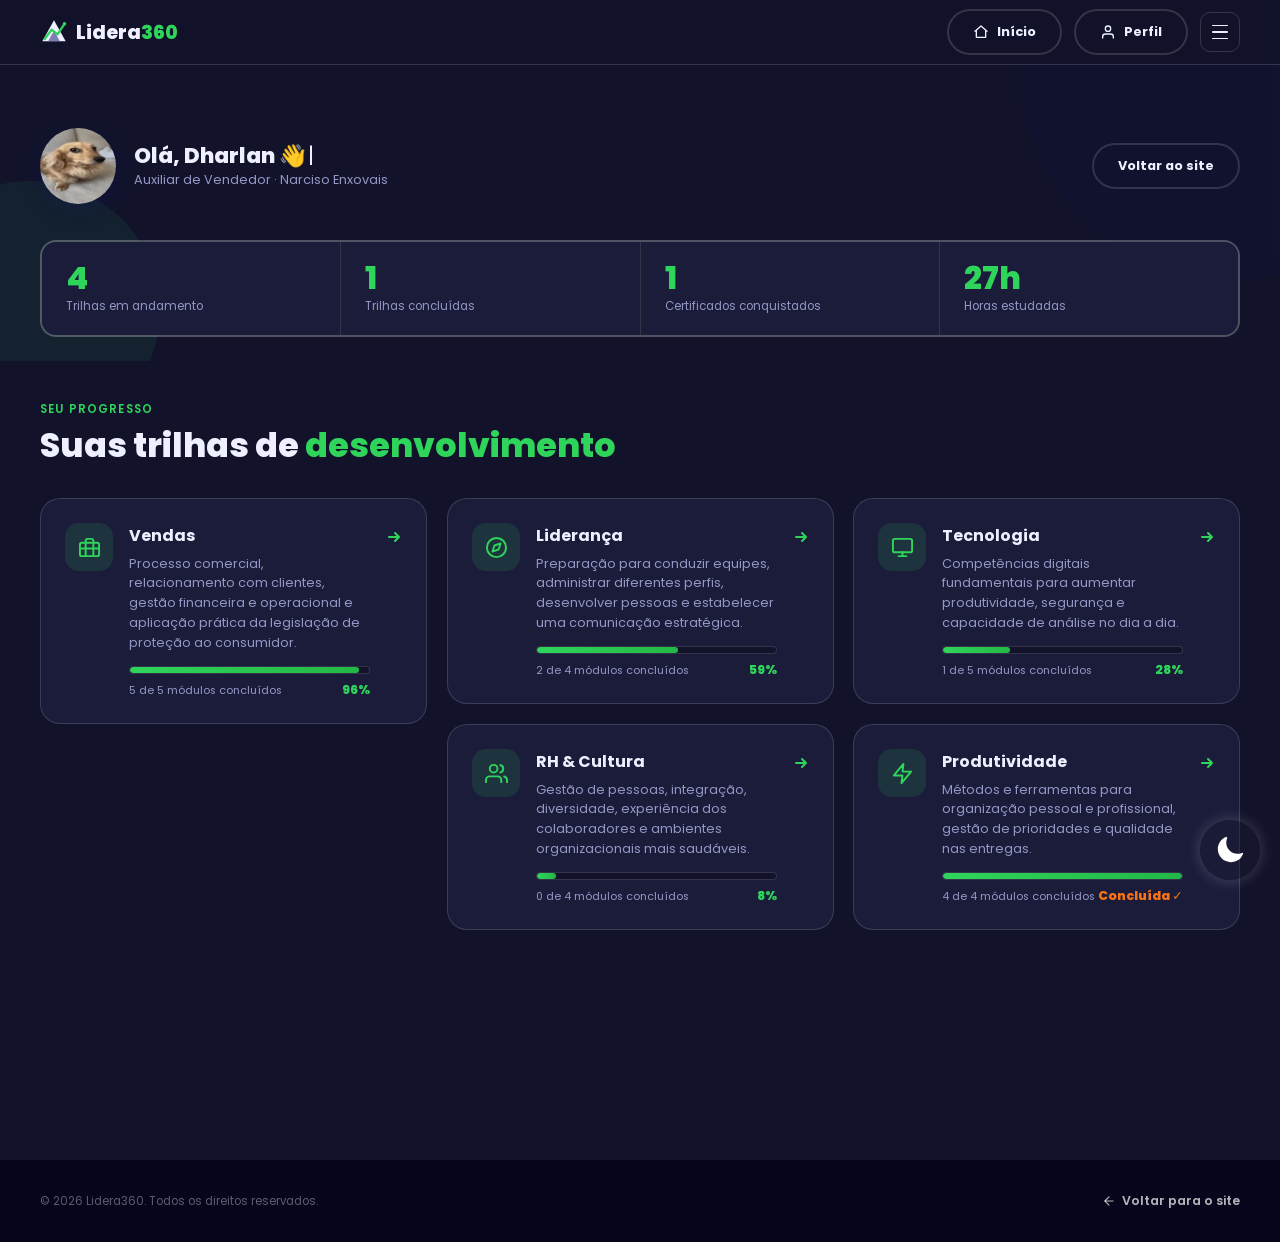
==== commit a42b3d33: "Update dash.html" ====
--- a/dash.html
+++ b/dash.html
@@ -42,8 +42,13 @@
       --green:  #2fd55a;
       --greend: #22b847;
       --orange: #f97316;
-      --bg:     #f5f6ff;
-      --white:  #ffffff;
+      /* tema claro em off-white/creme em vez de branco puro (mesmos
+         tokens do index.html): #ffffff em tela cheia é ofuscante, então
+         --white (as SUPERFÍCIES: cards, nav, seções claras) virou um
+         creme suave e --bg (o fundo da página) virou um creme um tom
+         abaixo, mantendo a mesma distância entre os dois. */
+      --bg:     #f2ebdc;
+      --white:  #fbf7ed;
       --muted:  #6b7280;
       --border: rgba(15,18,114,.14);
       --ink:    var(--navy);
@@ -123,7 +128,9 @@
     /* ── nav ─────────────────────────────────────────── */
     .nav {
       position:fixed; top:0; left:0; right:0; z-index:40;
-      background:rgba(255,255,255,.95);
+      /* creme translúcido, igual ao index (o alpha menor também deixa o
+         backdrop-filter abaixo realmente aparecer) */
+      background:rgba(251,247,237,.85);
       border-bottom:1px solid var(--border);
       backdrop-filter:blur(12px);
       -webkit-backdrop-filter:blur(12px);
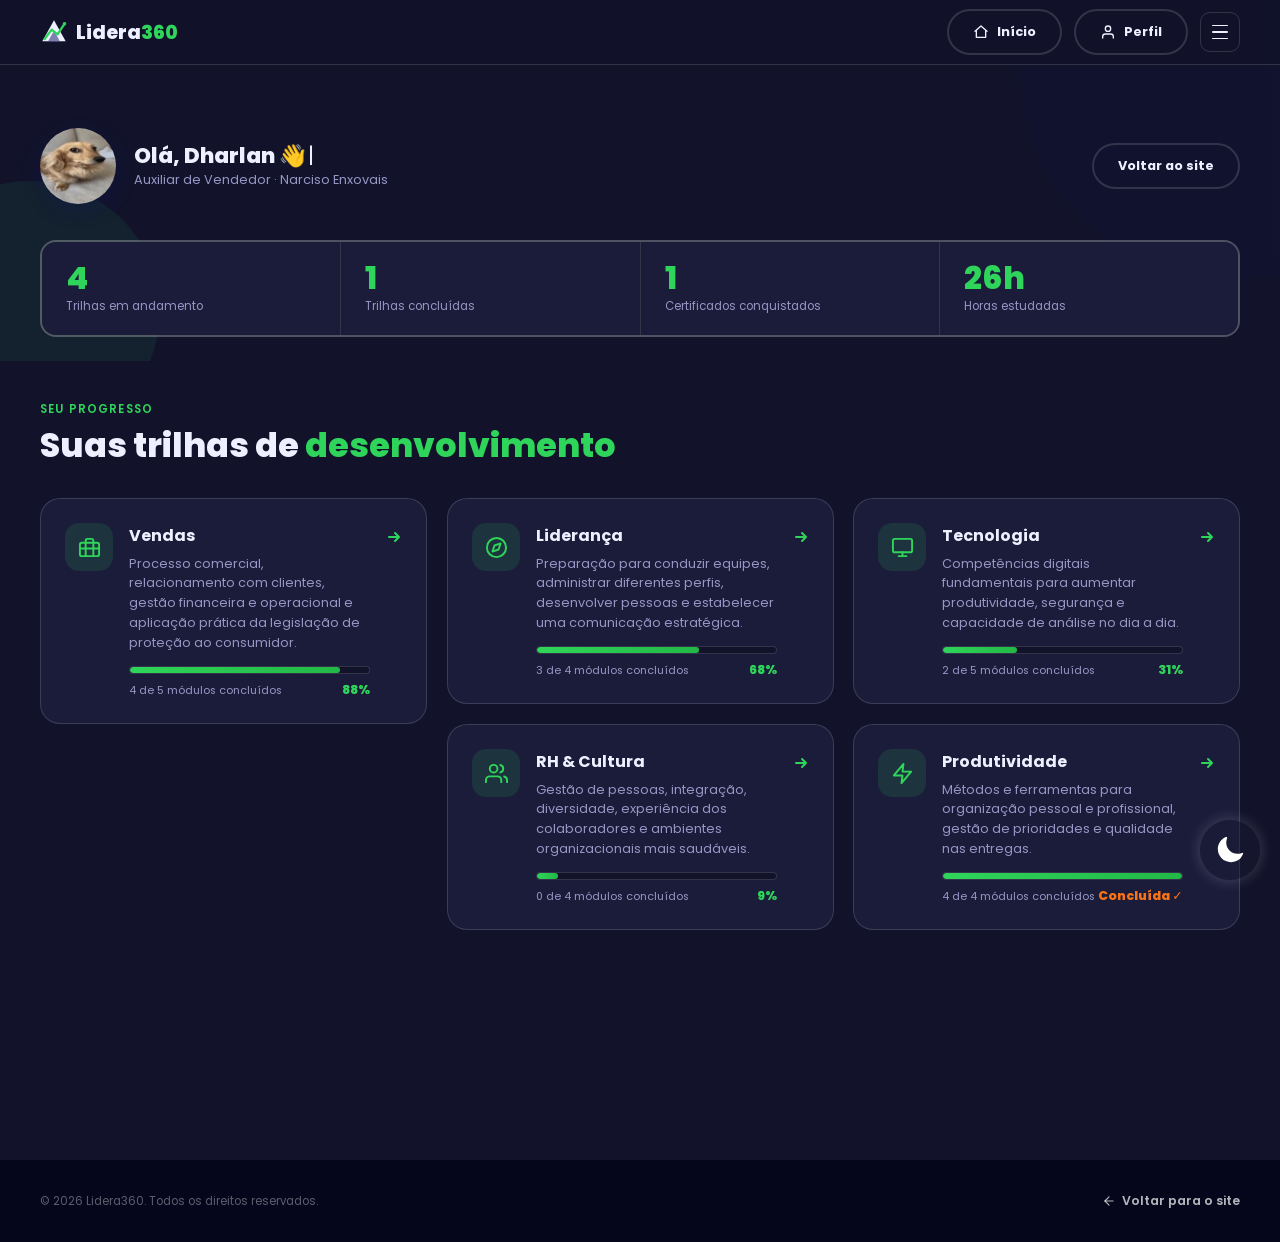
==== commit 156a0faf: "Update dash.html" ====
--- a/dash.html
+++ b/dash.html
@@ -582,21 +582,65 @@
       position:fixed; inset:0; z-index:50;
       display:flex; align-items:center; justify-content:center;
       padding:1rem;
-      background:rgba(15,18,114,.35);
-      backdrop-filter:blur(8px);
-      -webkit-backdrop-filter:blur(8px);
+      /* véu por cima do blur: sem ele o painel de vidro não tem
+         contraste pra "descolar" do fundo */
+      background:rgba(15,18,114,.22);
+      backdrop-filter:blur(10px);
+      -webkit-backdrop-filter:blur(10px);
+    }
+    html.theme-dark .modal-wrap { background:rgba(2,3,15,.5); }
+    @media (prefers-color-scheme: dark) {
+      html.theme-auto .modal-wrap { background:rgba(2,3,15,.5); }
     }
     .modal-wrap.entering { animation:fade-in .25s ease; }
     .modal-wrap.leaving  { animation:fade-out .25s ease forwards; }
 
+    /* ── tokens do vidro (mesma receita do modal de login do index) ──
+       Ficam no .modal-box e não no :root porque só ele e o que está
+       dentro usam — então painel, selos e etiquetas mudam juntos
+       quando o tema troca. */
     .modal-box {
+      --glass-fill:   rgba(253,251,246,.58);
+      --glass-stroke: rgba(255,255,255,.85);
+      --glass-sheen:  rgba(255,255,255,.9);
+      --field-fill:   rgba(255,255,255,.45);
+      --field-stroke: rgba(15,18,114,.10);
+
       width:100%; max-width:22rem;
-      background:var(--white); border-radius:24px;
+      border-radius:24px;
       padding:2.5rem 2rem;
       position:relative;
-      box-shadow:0 24px 64px rgba(15,18,114,.2);
       overflow:hidden;
-      border:2px solid var(--border);
+
+      background:var(--glass-fill);
+      backdrop-filter:blur(28px) saturate(160%);
+      -webkit-backdrop-filter:blur(28px) saturate(160%);
+      border:1px solid var(--glass-stroke);
+      /* a sombra externa dá profundidade; o inset claro no topo é o
+         "brilho" da quina superior — é ele que faz parecer vidro em
+         vez de um retângulo translúcido */
+      box-shadow:0 24px 64px rgba(15,18,114,.28),
+                 inset 0 1px 0 var(--glass-sheen);
+    }
+    html.theme-dark .modal-box {
+      --glass-fill:   rgba(30,32,60,.55);
+      --glass-stroke: rgba(255,255,255,.16);
+      --glass-sheen:  rgba(255,255,255,.14);
+      --field-fill:   rgba(255,255,255,.05);
+      --field-stroke: rgba(255,255,255,.12);
+      box-shadow:0 24px 64px rgba(0,0,0,.5),
+                 inset 0 1px 0 var(--glass-sheen);
+    }
+    @media (prefers-color-scheme: dark) {
+      html.theme-auto .modal-box {
+        --glass-fill:   rgba(30,32,60,.55);
+        --glass-stroke: rgba(255,255,255,.16);
+        --glass-sheen:  rgba(255,255,255,.14);
+        --field-fill:   rgba(255,255,255,.05);
+        --field-stroke: rgba(255,255,255,.12);
+        box-shadow:0 24px 64px rgba(0,0,0,.5),
+                   inset 0 1px 0 var(--glass-sheen);
+      }
     }
     .modal-box.entering { animation:modal-in  .3s  cubic-bezier(.34,1.56,.64,1) both; }
     .modal-box.leaving  { animation:modal-out .22s cubic-bezier(.4,0,1,1)       forwards; }
@@ -645,44 +689,251 @@
       display:flex; align-items:center; justify-content:center;
       position:relative; overflow:hidden;
       margin-bottom:1.75rem;
-    }
+      /* o bloco do vídeo é opaco e fica colado no topo, cobrindo o
+         "brilho" da quina superior do painel de vidro — este inset
+         devolve esse fio de luz */
+      box-shadow:inset 0 1px 0 rgba(255,255,255,.22);
+    }
+    /* as duas "bolinhas" decorativas: ganharam blur pesado (viraram
+       manchas de luz difusa em vez de círculos de borda dura) e
+       flutuam devagar, cada uma no seu ritmo e no seu caminho — o que
+       dá a impressão de que o fundo do player está vivo. Só transform
+       é animado, então roda tudo na GPU. */
     .module-video-placeholder::before,
     .module-video-placeholder::after {
       content:''; position:absolute; border-radius:50%; pointer-events:none;
-    }
-    .module-video-placeholder::before { width:180px; height:180px; background:rgba(47,213,90,.12); top:-60px; right:-40px; }
-    .module-video-placeholder::after  { width:130px; height:130px; background:rgba(255,255,255,.05); bottom:-50px; left:-30px; }
-
+      will-change:transform;
+    }
+    .module-video-placeholder::before {
+      width:200px; height:200px;
+      background:rgba(47,213,90,.20);
+      top:-70px; right:-50px;
+      filter:blur(28px);
+      animation:videoBlobA 15s ease-in-out infinite;
+    }
+    .module-video-placeholder::after {
+      width:150px; height:150px;
+      background:rgba(255,255,255,.08);
+      bottom:-55px; left:-35px;
+      filter:blur(24px);
+      animation:videoBlobB 19s ease-in-out infinite;
+    }
+    @keyframes videoBlobA {
+      0%, 100% { transform:translate(0,0)         scale(1);    }
+      33%      { transform:translate(-26px,18px)  scale(1.12); }
+      66%      { transform:translate(14px,-12px)  scale(.92);  }
+    }
+    @keyframes videoBlobB {
+      0%, 100% { transform:translate(0,0)         scale(1);    }
+      40%      { transform:translate(30px,-16px)  scale(1.15); }
+      70%      { transform:translate(-12px,10px)  scale(.95);  }
+    }
+
+    /* ── botão de play ────────────────────────────────────────────
+       Vidro de verdade (blur + borda fina + brilho no topo), ícones
+       em cross-fade no lugar do display:none/block antigo, e dois
+       anéis que pulsam pra fora enquanto está pausado — os anéis
+       somem quando entra em "playing", porque aí ele não precisa
+       mais chamar atenção. */
     .module-video-toggle {
-      width:64px; height:64px; border-radius:50%;
-      background:rgba(255,255,255,.14);
-      border:2px solid rgba(255,255,255,.55);
-      backdrop-filter:blur(4px); -webkit-backdrop-filter:blur(4px);
-      display:flex; align-items:center; justify-content:center;
+      width:68px; height:68px; border-radius:50%;
+      background:rgba(255,255,255,.12);
+      border:1px solid rgba(255,255,255,.42);
+      backdrop-filter:blur(10px) saturate(140%);
+      -webkit-backdrop-filter:blur(10px) saturate(140%);
+      /* grid em vez de flex: os dois ícones ocupam a MESMA célula, o
+         que permite o cross-fade sem um empurrar o outro */
+      display:grid; place-items:center;
       color:#fff; position:relative; z-index:1;
-      transition:background .2s ease, transform .15s ease, border-color .2s ease;
-    }
-    .module-video-toggle:hover  { background:rgba(255,255,255,.24); border-color:#fff; }
-    .module-video-toggle:active { transform:scale(.92); }
-    .module-video-toggle svg { width:24px; height:24px; }
-    .module-video-toggle .icon-pause { display:none; }
-    .module-video-toggle.is-playing .icon-play  { display:none; }
-    .module-video-toggle.is-playing .icon-pause { display:block; }
+      box-shadow:0 8px 28px rgba(0,0,0,.28),
+                 inset 0 1px 0 rgba(255,255,255,.45);
+      transition:background-color .3s ease, border-color .3s ease,
+                 box-shadow .3s ease, transform .3s cubic-bezier(.34,1.56,.64,1);
+    }
+    .module-video-toggle:hover {
+      background:rgba(255,255,255,.22);
+      border-color:#fff;
+      transform:scale(1.08);
+      box-shadow:0 12px 34px rgba(0,0,0,.34),
+                 0 0 0 6px rgba(47,213,90,.18),
+                 inset 0 1px 0 rgba(255,255,255,.55);
+    }
+    .module-video-toggle:active { transform:scale(.94); }
+
+    .module-video-toggle svg {
+      grid-area:1 / 1;
+      width:24px; height:24px;
+      transition:opacity .25s ease, transform .3s cubic-bezier(.34,1.56,.64,1);
+    }
+    /* o triângulo do play é opticamente descentrado — 2px pra direita
+       acerta o centro visual dentro do círculo */
+    .module-video-toggle .icon-play  { transform:translateX(2px); }
+    .module-video-toggle .icon-pause { opacity:0; transform:scale(.6); }
+    .module-video-toggle.is-playing .icon-play  { opacity:0; transform:scale(.6); }
+    .module-video-toggle.is-playing .icon-pause { opacity:1; transform:scale(1); }
+
+    /* anéis pulsantes (dois, defasados em meio ciclo) */
+    .module-video-toggle::before,
+    .module-video-toggle::after {
+      content:"";
+      position:absolute; inset:0;
+      border-radius:50%;
+      border:1.5px solid rgba(255,255,255,.5);
+      pointer-events:none;
+      animation:videoPulseRing 2.6s cubic-bezier(.2,.6,.3,1) infinite;
+    }
+    .module-video-toggle::after { animation-delay:1.3s; }
+    .module-video-toggle.is-playing::before,
+    .module-video-toggle.is-playing::after { animation:none; opacity:0; }
+    @keyframes videoPulseRing {
+      0%   { opacity:.5; transform:scale(1);   }
+      100% { opacity:0;  transform:scale(1.9); }
+    }
+
+    @media (prefers-reduced-motion: reduce) {
+      .module-video-placeholder::before,
+      .module-video-placeholder::after,
+      .module-video-toggle::before,
+      .module-video-toggle::after { animation:none; }
+      .module-video-toggle::before,
+      .module-video-toggle::after { opacity:0; }
+      .module-video-toggle:hover  { transform:none; }
+    }
 
     .module-modal-inner { padding:0 2rem; }
     .module-modal-eyebrow { font-size:.72rem; font-weight:700; letter-spacing:.08em; text-transform:uppercase; color:var(--green); margin-bottom:.4rem; }
     .module-modal-title { font-size:1.4rem; font-weight:800; line-height:1.25; margin-bottom:.35rem; }
-    .module-modal-sub { font-size:.8rem; color:var(--muted); margin-bottom:1.5rem; }
+    .module-modal-sub {
+      font-size:.8rem; color:var(--muted); margin-bottom:1.5rem;
+      display:flex; align-items:center; flex-wrap:wrap; gap:.5rem;
+    }
+    /* etiqueta de estado do módulo (concluído / em andamento / não
+       iniciado), derivada do progresso real da trilha */
+    .module-status {
+      font-size:.68rem; font-weight:700;
+      text-transform:uppercase; letter-spacing:.05em;
+      padding:.2rem .6rem; border-radius:50px;
+      border:1px solid transparent;
+    }
+    .module-status.is-concluido { background:rgba(47,213,90,.14);  color:var(--green);  border-color:rgba(47,213,90,.3); }
+    .module-status.is-andamento { background:rgba(249,115,22,.14); color:var(--orange); border-color:rgba(249,115,22,.3); }
+    /* o pendente usa os tokens de vidro (e não --bg/--border), senão
+       vira um retângulo opaco em cima do painel translúcido */
+    .module-status.is-pendente  { background:var(--field-fill);    color:var(--muted);  border-color:var(--field-stroke); }
+    .module-status-count { font-size:.72rem; color:var(--muted); }
 
     .module-modal-label { font-size:.75rem; font-weight:700; text-transform:uppercase; letter-spacing:.06em; color:var(--ink); margin-bottom:.9rem; }
-    .module-content-list { display:flex; flex-direction:column; gap:.55rem; }
-    .module-content-item { display:flex; align-items:flex-start; gap:.65rem; font-size:.85rem; line-height:1.5; color:var(--ink); }
+
+    /* ── lista de conteúdos: entra em cascata quando o modal abre e
+       cada linha reage ao hover ────────────────────────────────────
+       O gatilho é a classe .entering do box, que o JS põe na abertura
+       e só tira no fechamento — então ela vale como "modal aberto".
+       Cada item recebe --i (índice) no JS, e daí sai o --d, o atraso
+       individual: os textos do topo entram primeiro (80–260ms) e os
+       itens da lista vêm em seguida, um a um. */
+    .module-content-list { display:flex; flex-direction:column; gap:.25rem; }
+
+    @keyframes moduleItemIn {
+      from { opacity:0; transform:translateY(8px); }
+      to   { opacity:1; transform:translateY(0); }
+    }
+    .module-modal-box.entering .module-modal-eyebrow { animation:moduleItemIn .45s cubic-bezier(.16,1,.3,1) .08s both; }
+    .module-modal-box.entering .module-modal-title   { animation:moduleItemIn .45s cubic-bezier(.16,1,.3,1) .14s both; }
+    .module-modal-box.entering .module-modal-sub     { animation:moduleItemIn .45s cubic-bezier(.16,1,.3,1) .20s both; }
+    .module-modal-box.entering .module-modal-label   { animation:moduleItemIn .45s cubic-bezier(.16,1,.3,1) .26s both; }
+
+    .module-content-item {
+      --d: calc(320ms + var(--i, 0) * 45ms);
+      display:flex; align-items:flex-start; gap:.7rem;
+      padding:.42rem .6rem;
+      margin-left:-.6rem; /* compensa o padding, mantém o alinhamento */
+      border:1px solid transparent;
+      border-radius:12px;
+      font-size:.85rem; line-height:1.5; color:var(--ink);
+      opacity:0;
+      /* o hover mexe só em cor/fundo/borda: transform aqui brigaria com
+         o "forwards" da animação de entrada, que trava a propriedade */
+      transition:background-color .3s ease, border-color .3s ease;
+    }
+    .module-modal-box.entering .module-content-item {
+      animation:moduleItemIn .4s cubic-bezier(.16,1,.3,1) var(--d) forwards;
+    }
+
     .module-content-item .item-dot {
-      width:20px; height:20px; border-radius:50%; margin-top:1px;
+      position:relative;
+      width:22px; height:22px; border-radius:50%; margin-top:0;
       background:rgba(47,213,90,.12); color:var(--green);
       display:flex; align-items:center; justify-content:center; flex-shrink:0;
-    }
-    .module-content-item .item-dot svg { width:10px; height:10px; }
+      transition:background-color .3s ease, color .3s ease;
+    }
+    .module-content-item .item-dot svg {
+      width:11px; height:11px; overflow:visible;
+      transition:transform .35s cubic-bezier(.34,1.56,.64,1);
+    }
+    /* o traço do check é DESENHADO (stroke-dashoffset), não só aparece
+       junto com a linha — é o que dá a sensação de estar sendo
+       "marcado" um a um */
+    .module-content-item .item-dot path { stroke-dasharray:16; stroke-dashoffset:16; }
+    .module-modal-box.entering .item-dot path {
+      animation:moduleCheckDraw .35s ease calc(var(--d) + 130ms) forwards;
+    }
+    @keyframes moduleCheckDraw { to { stroke-dashoffset:0; } }
+
+    /* anel de ripple que sai do selo no hover */
+    .module-content-item .item-dot::after {
+      content:"";
+      position:absolute; inset:0; border-radius:50%;
+      border:1.5px solid var(--green);
+      opacity:0; pointer-events:none;
+    }
+    .module-content-item .item-text { transition:transform .3s cubic-bezier(.16,1,.3,1); }
+
+    .module-content-item:hover {
+      background:rgba(47,213,90,.08);
+      border-color:rgba(47,213,90,.3);
+    }
+    .module-content-item:hover .item-dot { background:var(--green); color:#fff; }
+    .module-content-item:hover .item-dot svg { transform:scale(1.18); }
+    .module-content-item:hover .item-dot::after { animation:moduleDotRipple .7s ease forwards; }
+    .module-content-item:hover .item-text { transform:translateX(3px); }
+    @keyframes moduleDotRipple {
+      from { opacity:.6; transform:scale(1); }
+      to   { opacity:0;  transform:scale(2);  }
+    }
+
+    /* ── conteúdo ainda NÃO concluído: mesmo check, só que cinza ─────
+       O ícone continua sendo desenhado (a animação é a mesma), mas em
+       tom neutro — assim a lista mostra de relance até onde a pessoa
+       chegou, em vez de fingir 100% em toda trilha. O hover também fica
+       cinza: pintar de verde aqui daria a entender que está feito. */
+    .module-content-item.is-pending { color:var(--muted); }
+    .module-content-item.is-pending .item-dot {
+      background:var(--field-fill);
+      color:var(--muted);
+      border:1px solid var(--field-stroke);
+    }
+    .module-content-item.is-pending .item-dot::after { border-color:var(--muted); }
+    .module-content-item.is-pending:hover {
+      background:rgba(107,114,128,.08);
+      border-color:var(--border);
+    }
+    .module-content-item.is-pending:hover .item-dot {
+      background:var(--muted); color:var(--white);
+    }
+
+    @media (prefers-reduced-motion: reduce) {
+      .module-content-item { opacity:1; }
+      .module-content-item .item-dot path { stroke-dashoffset:0; }
+      .module-modal-box.entering .module-modal-eyebrow,
+      .module-modal-box.entering .module-modal-title,
+      .module-modal-box.entering .module-modal-sub,
+      .module-modal-box.entering .module-modal-label,
+      .module-modal-box.entering .module-content-item,
+      .module-modal-box.entering .item-dot path,
+      .module-content-item:hover .item-dot::after { animation:none; }
+      .module-content-item:hover .item-dot svg,
+      .module-content-item:hover .item-text { transform:none; }
+    }
 
     /* ── floating theme-toggle button (injetado por themeSwitch.js) ── */
     .theme-toggle {
@@ -1209,6 +1460,13 @@
 
   const HORAS_POR_MODULO = 2 // estimativa usada só pra render das horas estudadas
 
+  /* Estado de progresso por trilha, preenchido no renderDashboard().
+     Antes o progresso era calculado lá dentro e jogado fora — por isso
+     o modal do módulo não tinha como saber de nada e pintava TODOS os
+     checks de verde, em qualquer trilha. Agora fica guardado aqui e o
+     modal lê daqui. Índice = mesmo índice de TRILHAS. */
+  const PROGRESSO = []
+
   /* ── gera um progresso "realista": algumas trilhas quase no fim,
      outras no começo, uma ou outra já concluída — em vez de tudo
      uniformemente aleatório (fica mais parecido com uso real) ── */
@@ -1231,9 +1489,22 @@
     const html = TRILHAS.map((t, idx) => {
       const progresso = gerarProgresso(idx)
       const totalModulos = t.modulos.length
-      const modulosFeitos = Math.min(totalModulos, Math.round((progresso / 100) * totalModulos))
+      // "exatos" é o progresso em unidades de módulo sem arredondar
+      // (ex.: 4.75 de 5). modulosFeitos continua sendo o arredondado,
+      // que é o que os checks do card usam; a PARTE FRACIONÁRIA é o que
+      // permite o modal mostrar o módulo em andamento pela metade.
+      const exatos = (progresso / 100) * totalModulos
+      const modulosFeitos = Math.min(totalModulos, Math.round(exatos))
       const horasTrilha = totalModulos * HORAS_POR_MODULO
       const horasFeitas = Math.round((progresso / 100) * horasTrilha)
+
+      PROGRESSO[idx] = {
+        progresso,
+        totalModulos,
+        modulosFeitos,
+        moduloAtual:  Math.min(totalModulos - 1, Math.floor(exatos)), // índice do que está em andamento
+        fracaoAtual:  exatos - Math.floor(exatos),                    // 0..1, o quanto dele já foi
+      }
 
       horasTotais += horasFeitas
       if (progresso >= 100) { concluidas++; certificados++ }
@@ -1504,13 +1775,43 @@
       const modulo = trilha && trilha.modulos[moduloIdx]
       if (!trilha || !modulo) return
 
-      moduleModalEyebrow.textContent = `Trilha de ${trilha.nome}`
+      /* ── estado real deste módulo, lido do PROGRESSO da trilha ──
+         Três situações, todas derivadas do MESMO modulosFeitos que os
+         checks do card usam — então card e modal nunca se contradizem:
+           • i <  modulosFeitos  → concluído: todos os tópicos verdes
+           • i == moduloAtual    → em andamento: uma parte verde,
+                                   proporcional ao quanto da trilha
+                                   já foi feito
+           • resto               → não iniciado: todos cinza          */
+      const p = PROGRESSO[trilhaIdx] || {}
+      const totalConteudos = modulo.conteudos.length
+
+      let status, conteudosFeitos
+      if (moduloIdx < (p.modulosFeitos || 0)) {
+        status = 'concluido'
+        conteudosFeitos = totalConteudos
+      } else if (moduloIdx === p.moduloAtual && p.progresso > 0 && p.progresso < 100) {
+        status = 'andamento'
+        conteudosFeitos = Math.round(totalConteudos * (p.fracaoAtual || 0))
+      } else {
+        status = 'pendente'
+        conteudosFeitos = 0
+      }
+
+      const rotuloStatus = { concluido:'Concluído', andamento:'Em andamento', pendente:'Não iniciado' }[status]
+
+      moduleModalEyebrow.textContent = `Trilha de ${trilha.nome} · ${p.progresso ?? 0}% concluída`
       moduleModalTitle.textContent   = modulo.nome
-      moduleModalSub.textContent     = `Módulo ${moduloIdx + 1} de ${trilha.modulos.length}`
-      moduleContentList.innerHTML = modulo.conteudos.map(c => `
-        <div class="module-content-item">
+      moduleModalSub.innerHTML =
+        `Módulo ${moduloIdx + 1} de ${trilha.modulos.length}` +
+        `<span class="module-status is-${status}">${rotuloStatus}</span>` +
+        `<span class="module-status-count">${conteudosFeitos} de ${totalConteudos} conteúdos</span>`
+
+      // o --i alimenta o --d do CSS, que escalona a entrada de cada linha
+      moduleContentList.innerHTML = modulo.conteudos.map((c, i) => `
+        <div class="module-content-item ${i < conteudosFeitos ? '' : 'is-pending'}" style="--i:${i}">
           <span class="item-dot"><svg viewBox="0 0 16 16" fill="none"><path d="M3 8.5l3 3 7-7" stroke="currentColor" stroke-width="2.2" stroke-linecap="round" stroke-linejoin="round"/></svg></span>
-          <span>${c}</span>
+          <span class="item-text">${c}</span>
         </div>`).join('')
 
       // reseta o estado do "vídeo" toda vez que abre um módulo novo
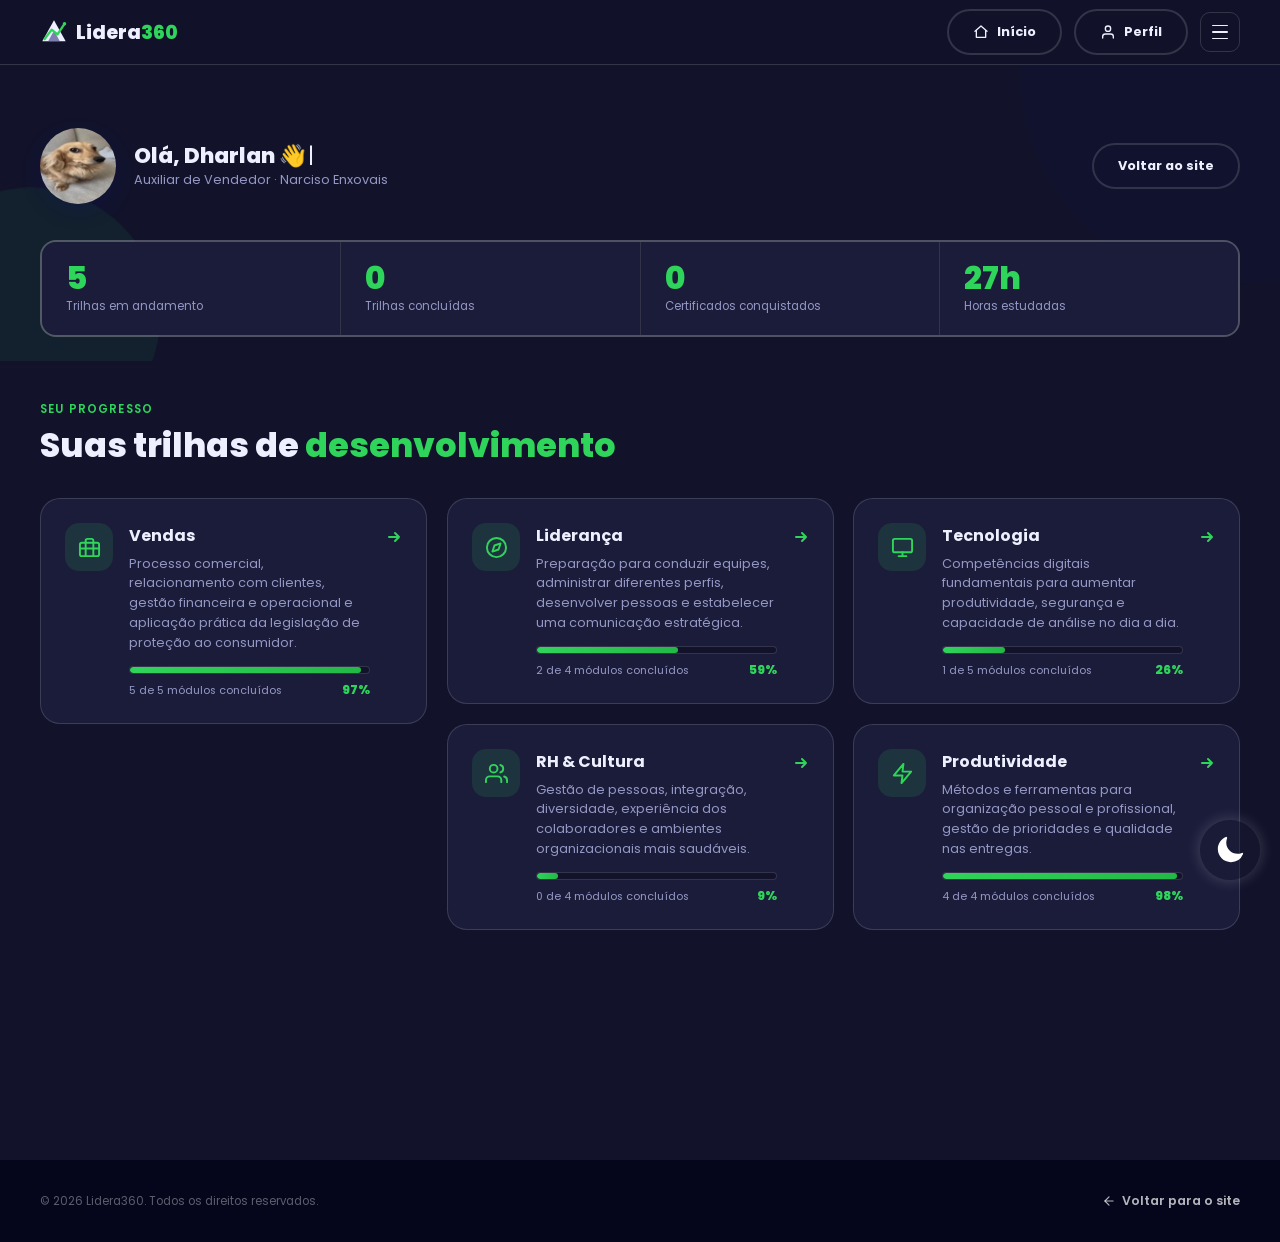
==== commit b71f560d: "anims nas outras pages" ====
--- a/dash.html
+++ b/dash.html
@@ -94,7 +94,44 @@
     .hide-mobile { display:none; }
     @media(min-width:769px){ .hide-mobile{ display:flex; } }
 
-    .circle { position:absolute; border-radius:50%; pointer-events:none; }
+    /* ── bolinhas decorativas do fundo ────────────────────
+       Antes eram 100% estáticas. Agora cada uma deriva no seu próprio
+       caminho (três variantes com durações que não fecham ciclo juntas,
+       pra nunca sincronizarem) e ainda ganha profundidade no scroll.
+
+       O scroll escreve a propriedade `translate`, e não `transform`:
+       são propriedades DIFERENTES, então o parallax do JS e a animação
+       de deriva daqui se compõem em vez de uma sobrescrever a outra —
+       que é o que aconteceria se as duas disputassem `transform`. */
+    .circle {
+      position:absolute;
+      border-radius:50%;
+      pointer-events:none;
+      will-change:transform;
+      animation:circleDriftA 26s ease-in-out infinite;
+    }
+    .circle.drift-b { animation-name:circleDriftB; animation-duration:33s; }
+    .circle.drift-c { animation-name:circleDriftC; animation-duration:41s; }
+
+    @keyframes circleDriftA {
+      0%, 100% { transform:translate(0,0)        scale(1);    }
+      33%      { transform:translate(20px,-24px) scale(1.07); }
+      66%      { transform:translate(-15px,13px) scale(.95);  }
+    }
+    @keyframes circleDriftB {
+      0%, 100% { transform:translate(0,0)        scale(1);    }
+      40%      { transform:translate(-26px,18px) scale(1.09); }
+      70%      { transform:translate(13px,-20px) scale(.93);  }
+    }
+    @keyframes circleDriftC {
+      0%, 100% { transform:translate(0,0)        scale(1);    }
+      25%      { transform:translate(16px,22px)  scale(.94);  }
+      60%      { transform:translate(-22px,-15px) scale(1.08); }
+    }
+
+    @media (prefers-reduced-motion: reduce) {
+      .circle { animation:none; translate:none !important; }
+    }
 
     /* ── buttons ────────────────────────────────────── */
     .btn-green {
@@ -2002,6 +2039,64 @@
     window.addEventListener('resize', clearMarks)
   })()
 </script>
+
+<script>
+  /* ── bolinhas do fundo: variação + profundidade no scroll ─────────
+     Mesma peça do index.html. A deriva em si é CSS (@keyframes
+     circleDrift*). Aqui só fazemos duas coisas:
+
+     1) espalhar as variantes e dar um atraso NEGATIVO a cada bolinha,
+        pra cada uma já entrar no meio do próprio ciclo — sem isso, as
+        bolinhas começariam todas na mesma pose e o fundo "pulsaria"
+        junto, entregando o truque;
+     2) parallax no scroll: quanto maior a bolinha, mais devagar ela
+        anda em relação à página (profundidade). Escreve `translate`,
+        que compõe com o `transform` da animação em vez de brigar. */
+  ;(function () {
+    const circles = Array.from(document.querySelectorAll('.circle'))
+    if (!circles.length) return
+
+    const prefersReducedMotion = window.matchMedia('(prefers-reduced-motion: reduce)').matches
+
+    circles.forEach((c, i) => {
+      if (i % 3 === 1) c.classList.add('drift-b')
+      if (i % 3 === 2) c.classList.add('drift-c')
+      // atraso negativo = já começa adiantado no ciclo
+      c.style.animationDelay = `-${(i * 3.7) % 26}s`
+    })
+
+    if (prefersReducedMotion) return
+
+    // profundidade pela área: bolinha grande = fundo = anda menos.
+    // aqui várias bolinhas são dimensionadas por CSS (e não por style
+    // inline como no index), então o offsetWidth entra como fallback
+    const layers = circles.map(c => {
+      const size = parseFloat(c.style.width) || c.offsetWidth || 100
+      const section = c.parentElement
+      // 18px pras miúdas (primeiro plano), ~6px pras enormes (fundo)
+      const depth = Math.max(6, 26 - size / 24)
+      return { el: c, section, depth }
+    })
+
+    let raf = null
+    function update() {
+      raf = null
+      const vh = window.innerHeight
+      layers.forEach(({ el, section, depth }) => {
+        const r = section.getBoundingClientRect()
+        if (r.bottom < -200 || r.top > vh + 200) return // fora de vista: nem calcula
+        // progress: 0 quando a seção entra por baixo, 1 quando sai por cima
+        const progress = (vh - r.top) / (vh + r.height)
+        el.style.translate = `0 ${(progress - 0.5) * 2 * depth}px`
+      })
+    }
+    function onScroll() { if (!raf) raf = requestAnimationFrame(update) }
+
+    window.addEventListener('scroll', onScroll, { passive: true })
+    window.addEventListener('resize', onScroll)
+    update()
+  })()
+</script>
 <script src="themeSwitch.js"></script>
 </body>
 </html>
